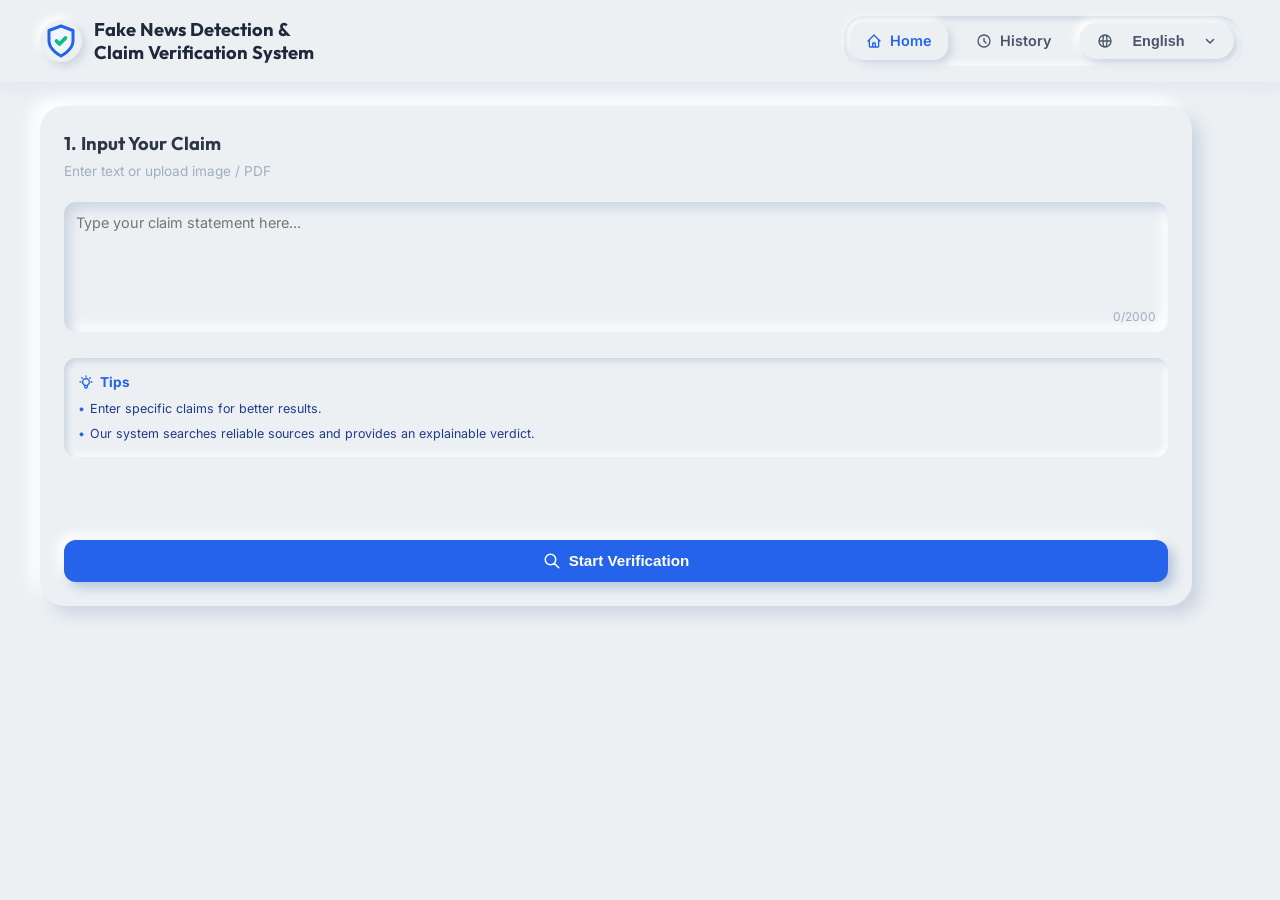
==== frontend/index.html @ 563013a5 "Organize project by responsibility" ====
<!DOCTYPE html>
<html lang="en">
<head>
  <meta charset="UTF-8">
  <meta name="viewport" content="width=device-width, initial-scale=1.0">
  <title>Fake News Detection & Claim Verification System</title>
  <link rel="stylesheet" href="style.css">
</head>
<body>

  <!-- Header -->
  <header>
    <div class="header-left">
      <div class="logo-icon">
        <svg viewBox="0 0 24 24" fill="none" xmlns="http://www.w3.org/2000/svg" width="36" height="36">
          <path d="M12 22C12 22 20 18 20 12V5L12 2L4 5V12C4 18 12 22 12 22Z" fill="#eff6ff" stroke="#2563eb" stroke-width="2" stroke-linejoin="round"/>
          <path d="M9 12L11 14L15 10" stroke="#10b981" stroke-width="2.5" stroke-linecap="round" stroke-linejoin="round"/>
        </svg>
      </div>
      <div class="logo-text">
        <h1>Fake News Detection <span>&</span><br>Claim Verification System</h1>
      </div>
    </div>

    <nav class="header-nav">
      <a href="#" class="nav-link active" id="nav-home">
        <svg fill="none" stroke="currentColor" viewBox="0 0 24 24" xmlns="http://www.w3.org/2000/svg">
          <path stroke-linecap="round" stroke-linejoin="round" stroke-width="2" d="M3 12l2-2m0 0l7-7 7 7M5 10v10a1 1 0 001 1h3m10-11l2 2m-2-2v10a1 1 0 01-1 1h-3m-6 0a1 1 0 001-1v-4a1 1 0 011-1h2a1 1 0 011 1v4a1 1 0 001 1m-6 0h6"></path>
        </svg>
        Home
      </a>
      <a href="#" class="nav-link" id="nav-history">
        <svg fill="none" stroke="currentColor" viewBox="0 0 24 24" xmlns="http://www.w3.org/2000/svg">
          <path stroke-linecap="round" stroke-linejoin="round" stroke-width="2" d="M12 8v4l3 3m6-3a9 9 0 11-18 0 9 9 0 0118 0z"></path>
        </svg>
        History
      </a>
      <a href="#" class="nav-link" id="nav-how">
        <svg fill="none" stroke="currentColor" viewBox="0 0 24 24" xmlns="http://www.w3.org/2000/svg">
          <path stroke-linecap="round" stroke-linejoin="round" stroke-width="2" d="M9.663 17h4.673M12 3v1m6.364 1.636l-.707.707M21 12h-1M4 12H3m3.343-5.657l-.707-.707m2.828 9.9a5 5 0 117.072 0l-.548.547A3.374 3.374 0 0014 18.469V19a2 2 0 11-4 0v-.531c0-.895-.356-1.754-.988-2.386l-.548-.547z"></path>
        </svg>
        How it Works
      </a>
      <a href="#" class="nav-link" id="nav-about">
        <svg fill="none" stroke="currentColor" viewBox="0 0 24 24" xmlns="http://www.w3.org/2000/svg">
          <path stroke-linecap="round" stroke-linejoin="round" stroke-width="2" d="M13 16h-1v-4h-1m1-4h.01M21 12a9 9 0 11-18 0 9 9 0 0118 0z"></path>
        </svg>
        About Us
      </a>

    <div class="header-right">
      <div class="lang-selector-container">
        <button class="lang-selector-btn" id="lang-btn">
          <svg fill="none" stroke="currentColor" viewBox="0 0 24 24" xmlns="http://www.w3.org/2000/svg" class="globe-icon">
            <path stroke-linecap="round" stroke-linejoin="round" stroke-width="2" d="M21 12a9 9 0 01-9 9m9-9a9 9 0 00-9-9m9 9H3m9 9a9 9 0 01-9-9m9 9c1.657 0 3-4.03 3-9s-1.343-9-3-9m0 18c-1.657 0-3-4.03-3-9s1.343-9 3-9m-9 9a9 9 0 019-9"></path>
          </svg>
          <span id="current-lang">English</span>
          <svg fill="none" stroke="currentColor" viewBox="0 0 24 24" xmlns="http://www.w3.org/2000/svg" class="chevron-icon" style="width:12px; height:12px; stroke-width:3;">
            <path stroke-linecap="round" stroke-linejoin="round" d="M19 9l-7 7-7-7"></path>
          </svg>
        </button>
        <div class="lang-dropdown" id="lang-dropdown">
          <div class="lang-option active" data-lang="en">English</div>
          <div class="lang-option" data-lang="te">తెలుగు (Telugu)</div>
          <div class="lang-option" data-lang="hi">हिन्दी (Hindi)</div>
        </div>
      </div>
    </div>
  </header>

  <!-- Dashboard Container -->
  <div class="dashboard-container">
    
    <!-- Main Content Layout Grid -->
    <main class="main-grid view-section" id="home-view">
      
      <!-- Left Sidebar (Inputs) -->
      <section class="card input-claim-card">
        <div class="sidebar-title-group">
          <h2>1. Input Your Claim</h2>
          <p>Enter text or upload image / PDF</p>
        </div>

        <div class="tabs-container">
          <button class="tab-btn active" data-tab="text">
            <svg fill="none" stroke="currentColor" viewBox="0 0 24 24" xmlns="http://www.w3.org/2000/svg">
              <path stroke-linecap="round" stroke-linejoin="round" stroke-width="2" d="M4 6h16M4 12h16M4 18h7"></path>
            </svg>
            Text
          </button>
          <button class="tab-btn" data-tab="image">
            <svg fill="none" stroke="currentColor" viewBox="0 0 24 24" xmlns="http://www.w3.org/2000/svg">
              <path stroke-linecap="round" stroke-linejoin="round" stroke-width="2" d="M4 16l4.586-4.586a2 2 0 012.828 0L16 16m-2-2l1.586-1.586a2 2 0 012.828 0L20 14m-6-6h.01M6 20h12a2 2 0 002-2V6a2 2 0 00-2-2H6a2 2 0 00-2 2v12a2 2 0 002 2z"></path>
            </svg>
            Image
          </button>
          <button class="tab-btn" data-tab="pdf">
            <svg fill="none" stroke="currentColor" viewBox="0 0 24 24" xmlns="http://www.w3.org/2000/svg">
              <path stroke-linecap="round" stroke-linejoin="round" stroke-width="2" d="M9 12h6m-6 4h6m2 5H7a2 2 0 01-2-2V5a2 2 0 012-2h5.586a1 1 0 01.707.293l5.414 5.414a1 1 0 01.293.707V19a2 2 0 01-2 2z"></path>
            </svg>
            PDF
          </button>
        </div>

        <div class="textarea-container">
          <textarea class="claim-textarea" id="claim-text" placeholder="Type your claim statement here..." maxlength="2000"></textarea>
          <div class="char-counter" id="char-counter">0/2000</div>
        </div>

        <div class="file-upload-section">
          <h3>Or upload files</h3>
          <div class="upload-btn-container">
            <label class="upload-btn-label" for="image-upload">
              <svg fill="none" stroke="currentColor" viewBox="0 0 24 24" xmlns="http://www.w3.org/2000/svg">
                <path stroke-linecap="round" stroke-linejoin="round" stroke-width="2" d="M4 16l4.586-4.586a2 2 0 012.828 0L16 16m-2-2l1.586-1.586a2 2 0 012.828 0L20 14m-6-6h.01M6 20h12a2 2 0 002-2V6a2 2 0 00-2-2H6a2 2 0 00-2 2v12a2 2 0 002 2z"></path>
              </svg>
              <span>Upload Image</span>
            </label>
            <input type="file" id="image-upload" class="file-input" accept="image/*">

            <label class="upload-btn-label" for="pdf-upload">
              <svg fill="none" stroke="currentColor" viewBox="0 0 24 24" xmlns="http://www.w3.org/2000/svg">
                <path stroke-linecap="round" stroke-linejoin="round" stroke-width="2" d="M9 12h6m-6 4h6m2 5H7a2 2 0 01-2-2V5a2 2 0 012-2h5.586a1 1 0 01.707.293l5.414 5.414a1 1 0 01.293.707V19a2 2 0 01-2 2z"></path>
              </svg>
              <span>Upload PDF</span>
            </label>
            <input type="file" id="pdf-upload" class="file-input" accept="application/pdf">
          </div>
          <p class="upload-info-text">Supports JPG, PNG, PDF (Max 10MB)</p>
        </div>

        <div class="tips-box">
          <div class="tips-header">
            <svg fill="none" stroke="currentColor" viewBox="0 0 24 24" xmlns="http://www.w3.org/2000/svg">
              <path stroke-linecap="round" stroke-linejoin="round" stroke-width="2" d="M9.663 17h4.673M12 3v1m6.364 1.636l-.707.707M21 12h-1M4 12H3m3.343-5.657l-.707-.707m2.828 9.9a5 5 0 117.072 0l-.548.547A3.374 3.374 0 0014 18.469V19a2 2 0 11-4 0v-.531c0-.895-.356-1.754-.988-2.386l-.548-.547z"></path>
            </svg>
            Tips
          </div>
          <ul>
            <li>Enter specific claims for better results.</li>
            <li>Our system searches reliable sources and provides an explainable verdict.</li>
          </ul>
        </div>

        <button class="start-btn" id="start-btn">
          <svg fill="none" stroke="currentColor" viewBox="0 0 24 24" xmlns="http://www.w3.org/2000/svg">
            <path stroke-linecap="round" stroke-linejoin="round" stroke-width="2" d="M21 21l-6-6m2-5a7 7 0 11-14 0 7 7 0 0114 0z"></path>
          </svg>
          Start Verification
        </button>
      </section>

      <div class="dashboard-placeholder" id="dashboard-placeholder"></div>

      <!-- Center Container (Steps Indicator & Step Card) -->
      <section class="center-container dashboard-hidden-on-load">
        

        <p class="steps-desc-banner" id="steps-summary-desc">We verify your claim in 7 simple steps. Click "Next" to see how it works.</p>

        <!-- Center step card -->
        <div class="card step-content-card" id="step-card-container">
          <div class="step-pill" id="step-badge-pill">Step 1 of 7</div>
          
          <div class="step-body-container" id="step-content-body">
            <!-- Content will be dynamically inserted here via app.js -->
            <!-- Initial Step 1 markup shown for instant load and visual clarity -->
            <div class="step-illustration-panel">
              <svg class="svg-illustration" viewBox="0 0 240 240" fill="none" xmlns="http://www.w3.org/2000/svg">
                <!-- Decorative background elements -->
                <circle cx="120" cy="120" r="100" fill="#f0f7ff" />
                <path d="M40 80C30 95 32 120 40 135" stroke="#dbeafe" stroke-width="3" stroke-linecap="round" />
                <path d="M200 160C210 145 208 120 200 105" stroke="#dbeafe" stroke-width="3" stroke-linecap="round" />
                
                <!-- Main News Document -->
                <g filter="url(#drop-shadow)">
                  <rect x="70" y="50" width="100" height="120" rx="8" fill="white" stroke="#e2e8f0" stroke-width="2"/>
                  <!-- News Lines -->
                  <rect x="85" y="65" width="45" height="12" rx="2" fill="#eff6ff" />
                  <line x1="85" y1="92" x2="155" y2="92" stroke="#e2e8f0" stroke-width="3" stroke-linecap="round" />
                  <line x1="85" y1="105" x2="155" y2="105" stroke="#e2e8f0" stroke-width="3" stroke-linecap="round" />
                  <line x1="85" y1="118" x2="135" y2="118" stroke="#e2e8f0" stroke-width="3" stroke-linecap="round" />
                  <line x1="85" y1="131" x2="145" y2="131" stroke="#e2e8f0" stroke-width="3" stroke-linecap="round" />
                </g>

                <!-- Warning exclamation icon (Bottom Left) -->
                <circle cx="65" cy="165" r="16" fill="#ef4444" stroke="white" stroke-width="3" />
                <path d="M65 158V166M65 171H65.01" stroke="white" stroke-width="3" stroke-linecap="round" />

                <!-- Magnifier glass overlapping (Right Bottom) -->
                <g filter="url(#drop-shadow-heavy)">
                  <circle cx="130" cy="130" r="24" fill="white" stroke="#2563eb" stroke-width="4" />
                  <line x1="147" y1="147" x2="175" y2="175" stroke="#2563eb" stroke-width="5" stroke-linecap="round" />
                  <!-- Checkmark inside magnifier representing input verify state -->
                  <path d="M122 130L127 135L138 124" stroke="#10b981" stroke-width="3" stroke-linecap="round" stroke-linejoin="round" />
                </g>

                <defs>
                  <filter id="drop-shadow" x="60" y="44" width="120" height="140" filterUnits="userSpaceOnUse">
                    <feDropShadow dx="0" dy="4" stdDeviation="6" flood-color="#0f172a" flood-opacity="0.05"/>
                  </filter>
                  <filter id="drop-shadow-heavy" x="98" y="98" width="90" height="90" filterUnits="userSpaceOnUse">
                    <feDropShadow dx="2" dy="8" stdDeviation="6" flood-color="#1e3a8a" flood-opacity="0.12"/>
                  </filter>
                </defs>
              </svg>
            </div>

            <div class="step-details-panel">
              <div class="step-title-group">
                <div class="step-title-icon">
                  <svg fill="none" stroke="currentColor" viewBox="0 0 24 24" xmlns="http://www.w3.org/2000/svg">
                    <path stroke-linecap="round" stroke-linejoin="round" stroke-width="2" d="M11 5H6a2 2 0 00-2 2v11a2 2 0 002 2h11a2 2 0 002-2v-5m-1.414-9.414a2 2 0 112.828 2.828L11.828 15H9v-2.828l8.586-8.586z"></path>
                  </svg>
                </div>
                <h2>Input Claim</h2>
              </div>
              <p>We have received your claim. Click "Next" to continue.</p>
              
              <div class="your-claim-box">
                <h4>Your Claim</h4>
                <p id="claim-display-card">No claim entered yet. Type above to start.</p>
              </div>
            </div>
          </div>

          <div class="step-navigation-container">
            <button class="step-nav-btn" id="prev-step-btn" style="display:none;">
              <svg fill="none" stroke="currentColor" viewBox="0 0 24 24" xmlns="http://www.w3.org/2000/svg">
                <path stroke-linecap="round" stroke-linejoin="round" d="M15 19l-7-7 7-7"></path>
              </svg>
              Back
            </button>
            <button class="step-nav-btn primary-nav-btn" id="next-step-btn">
              Next
              <svg fill="none" stroke="currentColor" viewBox="0 0 24 24" xmlns="http://www.w3.org/2000/svg">
                <path stroke-linecap="round" stroke-linejoin="round" d="M9 5l7 7-7 7"></path>
              </svg>
            </button>
          </div>
        </div>

      </section>

      <!-- Right Sidebar (Progress Overview) -->
      <section class="card progress-sidebar-card dashboard-hidden-on-load">
        <h2 class="sidebar-heading">Progress Overview</h2>
        
        <div class="checklist-container">
          <div class="checklist-item active" data-sidebar-step="1">
            <div class="checklist-circle">1</div>
            <span class="checklist-text">Input Claim</span>
          </div>
          <div class="checklist-item" data-sidebar-step="2">
            <div class="checklist-circle">2</div>
            <span class="checklist-text">Extract Text</span>
          </div>
          <div class="checklist-item" data-sidebar-step="3">
            <div class="checklist-circle">3</div>
            <span class="checklist-text">NLP Analysis</span>
          </div>
          <div class="checklist-item" data-sidebar-step="4">
            <div class="checklist-circle">4</div>
            <span class="checklist-text">Search Evidence</span>
          </div>
          <div class="checklist-item" data-sidebar-step="5">
            <div class="checklist-circle">5</div>
            <span class="checklist-text">Verify Sources</span>
          </div>
          <div class="checklist-item" data-sidebar-step="6">
            <div class="checklist-circle">6</div>
            <span class="checklist-text">Compare & Evaluate</span>
          </div>
          <div class="checklist-item" data-sidebar-step="7">
            <div class="checklist-circle">7</div>
            <span class="checklist-text">Final Verdict</span>
          </div>
        </div>
      </section>

      <!-- Bottom Panel (Verdict Results) -->
      <section class="card results-card dashboard-hidden-on-load">
        <div id="ml-backend-status" style="margin:0 0 12px;padding:8px 12px;border-radius:10px;background:#eff6ff;color:#1d4ed8;font-size:12px;font-weight:600;">NLP/ML backend: checking...</div>
        <div class="results-header-container">
          <svg fill="none" stroke="currentColor" viewBox="0 0 24 24" xmlns="http://www.w3.org/2000/svg">
            <path stroke-linecap="round" stroke-linejoin="round" stroke-width="2" d="M8 11V7a4 4 0 118 0m-4 8v2m-6 4h12a2 2 0 002-2v-6a2 2 0 00-2-2H6a2 2 0 00-2 2v6a2 2 0 002 2z"></path>
          </svg>
          <h2>Final Result (Available after Step 7)</h2>
        </div>

        <div class="results-grid">
          <!-- Widget 1: Verdict -->
          <div class="result-widget locked verdict-widget" id="widget-verdict">
            <span class="result-widget-title">Verdict</span>
            <div class="result-widget-content verdict-text">-</div>
            <span class="result-widget-subtext">Will be shown at the end</span>
            <div class="widget-lock-icon">
              <svg fill="none" stroke="currentColor" viewBox="0 0 24 24" xmlns="http://www.w3.org/2000/svg" width="16" height="16">
                <path stroke-linecap="round" stroke-linejoin="round" stroke-width="2" d="M12 15v2m-6 4h12a2 2 0 002-2v-6a2 2 0 00-2-2H6a2 2 0 00-2 2v6a2 2 0 002 2zm10-10V7a4 4 0 00-8 0v4h8z"></path>
              </svg>
            </div>
          </div>

          <!-- Widget 2: Confidence Score -->
          <div class="result-widget locked" id="widget-confidence">
            <span class="result-widget-title">Confidence Score</span>
            <div class="result-widget-content">
              <svg class="confidence-chart-svg" viewBox="0 0 44 44">
                <circle class="confidence-chart-bg" cx="22" cy="22" r="20" />
                <circle class="confidence-chart-fg" id="confidence-circle" cx="22" cy="22" r="20" />
                <text class="confidence-text" id="confidence-text" x="50%" y="55%" dominant-baseline="middle" text-anchor="middle">-%</text>
              </svg>
            </div>
            <span class="result-widget-subtext">Will be shown at the end</span>
            <div class="widget-lock-icon">
              <svg fill="none" stroke="currentColor" viewBox="0 0 24 24" xmlns="http://www.w3.org/2000/svg" width="16" height="16">
                <path stroke-linecap="round" stroke-linejoin="round" stroke-width="2" d="M12 15v2m-6 4h12a2 2 0 002-2v-6a2 2 0 00-2-2H6a2 2 0 00-2 2v6a2 2 0 002 2zm10-10V7a4 4 0 00-8 0v4h8z"></path>
              </svg>
            </div>
          </div>

          <!-- Widget 3: Claim Type -->
          <div class="result-widget locked" id="widget-type">
            <span class="result-widget-title">Claim Type</span>
            <div class="result-widget-content" id="type-text">-</div>
            <span class="result-widget-subtext">Will be shown at the end</span>
            <div class="widget-lock-icon">
              <svg fill="none" stroke="currentColor" viewBox="0 0 24 24" xmlns="http://www.w3.org/2000/svg" width="16" height="16">
                <path stroke-linecap="round" stroke-linejoin="round" stroke-width="2" d="M12 15v2m-6 4h12a2 2 0 002-2v-6a2 2 0 00-2-2H6a2 2 0 00-2 2v6a2 2 0 002 2zm10-10V7a4 4 0 00-8 0v4h8z"></path>
              </svg>
            </div>
          </div>

          <!-- Widget 4: Overall Reliability -->
          <div class="result-widget locked" id="widget-reliability">
            <span class="result-widget-title">Overall Reliability</span>
            <div class="result-widget-content">
              <div class="reliability-stars" id="reliability-stars">
                <!-- Stars will be highlighted active via JS -->
                <svg viewBox="0 0 24 24" xmlns="http://www.w3.org/2000/svg"><path d="M12 17.27L18.18 21l-1.64-7.03L22 9.24l-7.19-.61L12 2 9.19 8.63 2 9.24l5.46 4.73L5.82 21z"/></svg>
                <svg viewBox="0 0 24 24" xmlns="http://www.w3.org/2000/svg"><path d="M12 17.27L18.18 21l-1.64-7.03L22 9.24l-7.19-.61L12 2 9.19 8.63 2 9.24l5.46 4.73L5.82 21z"/></svg>
                <svg viewBox="0 0 24 24" xmlns="http://www.w3.org/2000/svg"><path d="M12 17.27L18.18 21l-1.64-7.03L22 9.24l-7.19-.61L12 2 9.19 8.63 2 9.24l5.46 4.73L5.82 21z"/></svg>
                <svg viewBox="0 0 24 24" xmlns="http://www.w3.org/2000/svg"><path d="M12 17.27L18.18 21l-1.64-7.03L22 9.24l-7.19-.61L12 2 9.19 8.63 2 9.24l5.46 4.73L5.82 21z"/></svg>
                <svg viewBox="0 0 24 24" xmlns="http://www.w3.org/2000/svg"><path d="M12 17.27L18.18 21l-1.64-7.03L22 9.24l-7.19-.61L12 2 9.19 8.63 2 9.24l5.46 4.73L5.82 21z"/></svg>
              </div>
            </div>
            <span class="result-widget-subtext">Will be shown at the end</span>
            <div class="widget-lock-icon">
              <svg fill="none" stroke="currentColor" viewBox="0 0 24 24" xmlns="http://www.w3.org/2000/svg" width="16" height="16">
                <path stroke-linecap="round" stroke-linejoin="round" stroke-width="2" d="M12 15v2m-6 4h12a2 2 0 002-2v-6a2 2 0 00-2-2H6a2 2 0 00-2 2v6a2 2 0 002 2zm10-10V7a4 4 0 00-8 0v4h8z"></path>
              </svg>
            </div>
          </div>

          <!-- Widget 5: Explanation -->
          <div class="result-widget locked" id="widget-explanation">
            <span class="result-widget-title">Explanation (Why?)</span>
            <div class="result-widget-content" id="explanation-text" style="font-size: 0.76rem; font-weight: 500;">-</div>
            <span class="result-widget-subtext">Will be shown at the end</span>
            <div class="widget-lock-icon">
              <svg fill="none" stroke="currentColor" viewBox="0 0 24 24" xmlns="http://www.w3.org/2000/svg" width="16" height="16">
                <path stroke-linecap="round" stroke-linejoin="round" stroke-width="2" d="M12 15v2m-6 4h12a2 2 0 002-2v-6a2 2 0 00-2-2H6a2 2 0 00-2 2v6a2 2 0 002 2zm10-10V7a4 4 0 00-8 0v4h8z"></path>
              </svg>
            </div>
          </div>

          <!-- Widget 6: Top Sources -->
          <div class="result-widget locked" id="widget-sources">
            <span class="result-widget-title">Top Sources</span>
            <div class="result-widget-content" id="sources-text" style="font-size: 0.76rem; font-weight: 500;">-</div>
            <span class="result-widget-subtext">Will be shown at the end</span>
            <div class="widget-lock-icon">
              <svg fill="none" stroke="currentColor" viewBox="0 0 24 24" xmlns="http://www.w3.org/2000/svg" width="16" height="16">
                <path stroke-linecap="round" stroke-linejoin="round" stroke-width="2" d="M12 15v2m-6 4h12a2 2 0 002-2v-6a2 2 0 00-2-2H6a2 2 0 00-2 2v6a2 2 0 002 2zm10-10V7a4 4 0 00-8 0v4h8z"></path>
              </svg>
            </div>
          </div>

          <!-- Widget 7: Evidence Summary -->
          <div class="result-widget locked" id="widget-summary">
            <span class="result-widget-title">Evidence Summary</span>
            <div class="result-widget-content" id="summary-text" style="font-size: 0.76rem; font-weight: 500;">-</div>
            <span class="result-widget-subtext">Will be shown at the end</span>
            <div class="widget-lock-icon">
              <svg fill="none" stroke="currentColor" viewBox="0 0 24 24" xmlns="http://www.w3.org/2000/svg" width="16" height="16">
                <path stroke-linecap="round" stroke-linejoin="round" stroke-width="2" d="M12 15v2m-6 4h12a2 2 0 002-2v-6a2 2 0 00-2-2H6a2 2 0 00-2 2v6a2 2 0 002 2zm10-10V7a4 4 0 00-8 0v4h8z"></path>
              </svg>
            </div>
          </div>

          <!-- Widget 8: NLP Insights -->
          <div class="result-widget locked" id="widget-insights">
            <span class="result-widget-title">NLP Insights</span>
            <div class="result-widget-content" id="insights-text" style="font-size: 0.76rem; font-weight: 500;">-</div>
            <span class="result-widget-subtext">Will be shown at the end</span>
            <div class="widget-lock-icon">
              <svg fill="none" stroke="currentColor" viewBox="0 0 24 24" xmlns="http://www.w3.org/2000/svg" width="16" height="16">
                <path stroke-linecap="round" stroke-linejoin="round" stroke-width="2" d="M12 15v2m-6 4h12a2 2 0 002-2v-6a2 2 0 00-2-2H6a2 2 0 00-2 2v6a2 2 0 002 2zm10-10V7a4 4 0 00-8 0v4h8z"></path>
              </svg>
            </div>
          </div>

        </div>

        <div class="results-alert-banner" id="results-banner">
          <svg fill="none" stroke="currentColor" viewBox="0 0 24 24" xmlns="http://www.w3.org/2000/svg">
            <path stroke-linecap="round" stroke-linejoin="round" stroke-width="2" d="M13 16h-1v-4h-1m1-4h.01M21 12a9 9 0 11-18 0 9 9 0 0118 0z"></path>
          </svg>
          <span>Please go through all 7 steps. The complete analysis and final verdict will be displayed at the end.</span>
        </div>
      </section>

    </main>

    <!-- History View -->
    <section class="view-section card" id="history-view" style="display: none;">
      <div class="view-header">
        <h2>Claim Verification History</h2>
        <p>A history of verified claims processed by this workspace.</p>
      </div>
      <div class="history-table-container">
        <table class="history-table">
          <thead>
            <tr>
              <th>Claim Statement</th>
              <th>Verdict</th>
              <th>Confidence</th>
              <th>Category</th>
              <th>Timestamp</th>
              <th>Actions</th>
            </tr>
          </thead>
          <tbody id="history-table-body">
            <!-- Dynamically populated in app.js -->
          </tbody>
        </table>
      </div>
    </section>

    <!-- How it Works View -->
    <section class="view-section card" id="how-view" style="display: none;">
      <div class="view-header">
        <h2>How it Works</h2>
        <p>Understanding the automated 7-step claim verification engine.</p>
      </div>
      
      <div class="how-it-works-grid">
        <div class="how-step-card">
          <div class="how-step-num" style="background-color: var(--step-1);">1</div>
          <h3>Input Claim</h3>
          <p>Submit claims through manual text entry, OCR image parsing, or PDF document reading.</p>
        </div>
        <div class="how-step-card">
          <div class="how-step-num" style="background-color: var(--step-2);">2</div>
          <h3>Extract Text</h3>
          <p>System automatically normalizes spacing, strips formatting, and reads character sets via OCR scanner.</p>
        </div>
        <div class="how-step-card">
          <div class="how-step-num" style="background-color: var(--step-3);">3</div>
          <h3>NLP Analysis</h3>
          <p>Natural Language Processing evaluates stance (alarmist/speculative), sentiment (neutral/toxic), and maps named entities.</p>
        </div>
        <div class="how-step-card">
          <div class="how-step-num" style="background-color: var(--step-4);">4</div>
          <h3>Search Evidence</h3>
          <p>Engine compiles queries to search news indexes, global APIs, and established verification registries in real time.</p>
        </div>
        <div class="how-step-card">
          <div class="how-step-num" style="background-color: var(--step-5);">5</div>
          <h3>Verify Sources</h3>
          <p>Cross-references target domains against credibility weights (e.g. government registers vs self-published blogs).</p>
        </div>
        <div class="how-step-card">
          <div class="how-step-num" style="background-color: var(--step-6);">6</div>
          <h3>Compare & Evaluate</h3>
          <p>Conducts alignment analysis comparing statement claims directly with evidence quotes to check contradiction levels.</p>
        </div>
        <div class="how-step-card">
          <div class="how-step-num" style="background-color: var(--step-7);">7</div>
          <h3>Final Verdict</h3>
          <p>Calculates confidence percentages, maps reliability stars, outlines final verdicts (True/False/Misleading), and writes explanations.</p>
        </div>
      </div>
    </section>

    <!-- About Us View -->
    <section class="view-section card" id="about-view" style="display: none;">
      <div class="view-header">
        <h2>About Us</h2>
        <p>Fake News Detection & Claim Verification System.</p>
      </div>
      
      <div class="about-content-layout">
        <div class="about-main-text">
          <h3>Our Mission</h3>
          <p>Misinformation weakens democratic institutions and compromises collective action on health, science, and policy. Our mission is to engineer transparent, explainable machine-checking interfaces that cross-reference claims against authoritative sources, providing public confidence audits for information consumed online.</p>
          
          <h3>Core Technology Stack</h3>
          <p>The system leverages semantic similarity indices, named entity tokenizers, custom search API crawlers, and a curated source reputation directory. The interface is optimized to deliver comprehensive explainable evidence rather than arbitrary boolean verdicts.</p>
        </div>
        
        <div class="about-sidebar-principles">
          <div class="principle-item">
            <h4>Objectivity</h4>
            <p>Decisions are weighted strictly based on evidence citations from authoritative domains, minimizing indexing bias.</p>
          </div>
          <div class="principle-item">
            <h4>Transparency</h4>
            <p>All source citations, trust metrics, and matching quotes are exposed to the user for direct verification.</p>
          </div>
          <div class="principle-item">
            <h4>Speed & Precision</h4>
            <p>Multi-threaded NLP pipelines scan, evaluate, and formulate results within seconds of query trigger.</p>
          </div>
        </div>
      </div>
    </section>

  </div>

  <!-- Footer -->
  <footer>
    <div class="footer-left">
      <svg fill="none" stroke="currentColor" viewBox="0 0 24 24" xmlns="http://www.w3.org/2000/svg">
        <path stroke-linecap="round" stroke-linejoin="round" stroke-width="2" d="M9 12l2 2 4-4m5.618-4.016A11.955 11.955 0 0112 2.944a11.955 11.955 0 01-8.618 3.04A12.02 12.02 0 003 9c0 5.591 3.824 10.29 9 11.622 5.176-1.332 9-6.03 9-11.622 0-1.042-.133-2.052-.382-3.016z"></path>
      </svg>
      <span>&copy; 2025 Fake News Detection & Claim Verification System. All rights reserved.</span>
    </div>
    <div class="footer-right">
      <span>Built with</span>
      <svg viewBox="0 0 20 20" xmlns="http://www.w3.org/2000/svg">
        <path d="M3.172 5.172a4 4 0 015.656 0L10 6.343l1.172-1.171a4 4 0 115.656 5.656L10 17.657l-6.828-6.829a4 4 0 010-5.656z"></path>
      </svg>
      <span>for a better informed world.</span>
    </div>
  </footer>

  <script src="app.js"></script>
</body>
</html>
---- frontend/style.css ----
@import url('https://fonts.googleapis.com/css2?family=Inter:wght@300;400;500;600;700&family=Outfit:wght@300;400;500;600;700;800&display=swap');

:root {
  /* Neumorphic Color Palette */
  --bg-main: #ecf0f3;
  --bg-card: #ecf0f3;
  
  --primary: #2563eb;
  --primary-hover: #1d4ed8;
  --primary-light: rgba(37, 99, 235, 0.05);
  --primary-border: rgba(37, 99, 235, 0.1);
  
  --success: #10b981;
  --success-light: rgba(16, 185, 129, 0.05);
  --success-border: rgba(16, 185, 129, 0.1);
  
  --warning: #f59e0b;
  --warning-light: rgba(245, 158, 11, 0.05);
  --warning-border: rgba(245, 158, 11, 0.1);
  
  --danger: #ef4444;
  --danger-light: rgba(239, 68, 68, 0.05);
  --danger-border: rgba(239, 68, 68, 0.1);
  
  --text-primary: #2d3748;
  --text-secondary: #4a5568;
  --text-muted: #a0aec0;
  
  /* Neumorphic Shadows */
  --shadow-outset: 9px 9px 16px #cbd5e1, -9px -9px 16px #ffffff;
  --shadow-inset: inset 6px 6px 12px #cbd5e1, inset -6px -6px 12px #ffffff;
  --shadow-outset-sm: 4px 4px 8px #cbd5e1, -4px -4px 8px #ffffff;
  --shadow-inset-sm: inset 3px 3px 6px #cbd5e1, inset -3px -3px 6px #ffffff;
  
  /* Step Colors */
  --step-1: #2563eb;
  --step-2: #10b981;
  --step-3: #8b5cf6;
  --step-4: #f97316;
  --step-5: #ec4899;
  --step-6: #0d9488;
  --step-7: #1d4ed8;
  
  /* Fonts */
  --font-family-title: 'Outfit', sans-serif;
  --font-family-body: 'Inter', sans-serif;
  
  /* Layout */
  --border-radius: 16px;
  --border-radius-lg: 24px;
  --transition: all 0.3s cubic-bezier(0.4, 0, 0.2, 1);
}

* {
  box-sizing: border-box;
  margin: 0;
  padding: 0;
}

body {
  font-family: var(--font-family-body);
  background-color: var(--bg-main);
  color: var(--text-primary);
  line-height: 1.5;
  padding: 0;
  min-height: 100vh;
  display: flex;
  flex-direction: column;
}

/* Header Styles */
header {
  background-color: var(--bg-card);
  padding: 16px 40px;
  display: flex;
  justify-content: space-between;
  align-items: center;
  position: sticky;
  top: 0;
  z-index: 50;
  min-height: 80px;
  flex-wrap: wrap;
  gap: 16px;
  box-shadow: 0 4px 20px rgba(163, 177, 198, 0.15); /* Soft floated separator */
}

.header-left {
  display: flex;
  align-items: center;
  gap: 12px;
}

.logo-icon {
  width: 42px;
  height: 42px;
  display: flex;
  align-items: center;
  justify-content: center;
  border-radius: 50%;
  box-shadow: var(--shadow-outset-sm);
  background-color: var(--bg-card);
}

.logo-text {
  max-width: 320px;
}

.logo-text h1 {
  font-family: var(--font-family-title);
  font-size: 1.15rem;
  font-weight: 700;
  color: #1e293b;
  line-height: 1.25;
}

.header-nav {
  display: flex;
  align-items: center;
  gap: 12px;
  padding: 6px;
  border-radius: 20px;
  box-shadow: var(--shadow-inset-sm);
}

.nav-link {
  display: flex;
  align-items: center;
  gap: 8px;
  text-decoration: none;
  color: var(--text-secondary);
  font-size: 0.9rem;
  font-weight: 600;
  padding: 8px 16px;
  border-radius: 14px;
  position: relative;
  transition: var(--transition);
}

.nav-link svg {
  width: 16px;
  height: 16px;
  stroke-width: 2.2;
}

.nav-link:hover {
  color: var(--primary);
}

.nav-link.active {
  color: var(--primary);
  box-shadow: var(--shadow-outset-sm);
  background-color: var(--bg-card);
}

.header-right {
  display: flex;
  align-items: center;
  gap: 16px;
}

.lang-selector {
  display: flex;
  align-items: center;
  gap: 8px;
  background-color: var(--bg-card);
  padding: 8px 16px;
  border-radius: 30px;
  cursor: pointer;
  font-size: 0.9rem;
  font-weight: 600;
  color: var(--text-secondary);
  box-shadow: var(--shadow-outset-sm);
  transition: var(--transition);
}

.lang-selector:hover {
  box-shadow: var(--shadow-inset-sm);
}

.lang-selector svg {
  width: 16px;
  height: 16px;
}

/* Dashboard Container */
.dashboard-container {
  max-width: 1600px;
  width: 100%;
  margin: 0 auto;
  padding: 24px 40px;
  display: flex;
  flex-direction: column;
  gap: 24px;
  flex: 1;
}

.main-grid {
  display: grid;
  grid-template-columns: minmax(280px, 320px) 1fr minmax(260px, 300px);
  gap: 24px;
}

.main-grid > * {
  min-width: 0;
}

/* Card Base */
.card {
  background-color: var(--bg-card);
  border-radius: var(--border-radius-lg);
  padding: 24px;
  box-shadow: var(--shadow-outset);
}

/* Left Sidebar - Input Claim */
.input-claim-card {
  display: flex;
  flex-direction: column;
  gap: 20px;
}

.sidebar-title-group h2 {
  font-family: var(--font-family-title);
  font-size: 1.15rem;
  font-weight: 700;
  color: var(--text-primary);
  margin-bottom: 4px;
}

.sidebar-title-group p {
  font-size: 0.85rem;
  color: var(--text-muted);
}

.tabs-container {
  display: flex;
  background-color: var(--bg-card);
  border-radius: 12px;
  padding: 4px;
  box-shadow: var(--shadow-inset-sm);
}

.tab-btn {
  flex: 1;
  display: flex;
  align-items: center;
  justify-content: center;
  gap: 6px;
  background: none;
  border: none;
  padding: 8px 12px;
  font-size: 0.85rem;
  font-weight: 600;
  color: var(--text-secondary);
  border-radius: 8px;
  cursor: pointer;
  transition: var(--transition);
}

.tab-btn svg {
  width: 16px;
  height: 16px;
}

.tab-btn.active {
  background-color: var(--bg-card);
  color: var(--primary);
  box-shadow: var(--shadow-outset-sm);
}

.textarea-container {
  position: relative;
}

.claim-textarea {
  width: 100%;
  height: 130px;
  border: none;
  border-radius: 12px;
  padding: 12px;
  font-family: var(--font-family-body);
  font-size: 0.9rem;
  resize: none;
  background-color: var(--bg-card);
  color: var(--text-primary);
  outline: none;
  box-shadow: var(--shadow-inset);
  transition: var(--transition);
}

.claim-textarea:focus {
  box-shadow: inset 8px 8px 16px #cbd5e1, inset -8px -8px 16px #ffffff, 0 0 0 3px rgba(37, 99, 235, 0.1);
}

.char-counter {
  position: absolute;
  bottom: 12px;
  right: 12px;
  font-size: 0.75rem;
  color: var(--text-muted);
}

.file-upload-section {
  display: flex;
  flex-direction: column;
  gap: 12px;
}

.file-upload-section h3 {
  font-size: 0.85rem;
  font-weight: 600;
  color: var(--text-secondary);
}

.upload-btn-container {
  display: grid;
  grid-template-columns: 1fr 1fr;
  gap: 12px;
}

.upload-btn-label {
  display: flex;
  flex-direction: column;
  align-items: center;
  justify-content: center;
  gap: 6px;
  border-radius: 12px;
  padding: 14px;
  cursor: pointer;
  transition: var(--transition);
  background-color: var(--bg-card);
  box-shadow: var(--shadow-outset-sm);
  text-align: center;
}

.upload-btn-label:hover {
  box-shadow: var(--shadow-inset-sm);
  color: var(--primary);
}

.upload-btn-label svg {
  width: 20px;
  height: 20px;
  color: var(--primary);
  transition: var(--transition);
}

.upload-btn-label span {
  font-size: 0.8rem;
  font-weight: 600;
  color: var(--text-secondary);
}

.upload-btn-label:hover span {
  color: var(--primary);
}

.upload-info-text {
  font-size: 0.75rem;
  color: var(--text-muted);
  text-align: center;
}

.tips-box {
  background-color: var(--bg-card);
  border-radius: 12px;
  padding: 14px;
  box-shadow: var(--shadow-inset-sm);
}

.tips-header {
  display: flex;
  align-items: center;
  gap: 6px;
  color: var(--primary);
  font-weight: 700;
  font-size: 0.85rem;
  margin-bottom: 8px;
}

.tips-header svg {
  width: 16px;
  height: 16px;
}

.tips-box ul {
  list-style: none;
  display: flex;
  flex-direction: column;
  gap: 6px;
}

.tips-box li {
  font-size: 0.78rem;
  color: #1e3a8a;
  position: relative;
  padding-left: 12px;
}

.tips-box li::before {
  content: '•';
  position: absolute;
  left: 0;
  color: var(--primary);
}

.start-btn {
  width: 100%;
  background-color: var(--primary);
  color: #ffffff;
  border: none;
  border-radius: 12px;
  padding: 12px;
  font-size: 0.95rem;
  font-weight: 600;
  display: flex;
  align-items: center;
  justify-content: center;
  gap: 8px;
  cursor: pointer;
  box-shadow: 6px 6px 12px #b8c4d9, -6px -6px 12px #ffffff;
  transition: var(--transition);
  margin-top: auto;
}

.start-btn:hover {
  background-color: var(--primary-hover);
  box-shadow: 3px 3px 6px #b8c4d9, -3px -3px 6px #ffffff;
}

.start-btn:active {
  box-shadow: inset 4px 4px 8px rgba(0, 0, 0, 0.15);
}

.start-btn svg {
  width: 18px;
  height: 18px;
}

/* Center Layout */
.center-container {
  display: flex;
  flex-direction: column;
  gap: 20px;
}

/* Top horizontal progress steps bar */
.top-steps-bar {
  display: flex;
  align-items: center;
  justify-content: space-between;
  position: relative;
  padding: 16px 20px;
  background-color: var(--bg-card);
  border-radius: var(--border-radius-lg);
  box-shadow: var(--shadow-inset);
  width: 100%;
  overflow-x: auto;
  scrollbar-width: none;
}

.top-steps-bar::-webkit-scrollbar {
  display: none;
}

.steps-connector-line {
  position: absolute;
  top: 50%;
  left: 40px;
  right: 40px;
  height: 3px;
  border-top: 2px dashed #cbd5e1;
  transform: translateY(-50%);
  z-index: 1;
}

.step-node {
  position: relative;
  z-index: 2;
  display: flex;
  align-items: center;
  gap: 8px;
  background-color: var(--bg-card);
  padding: 6px 12px;
  border-radius: 20px;
  box-shadow: var(--shadow-outset-sm);
  cursor: pointer;
  transition: var(--transition);
}

.step-node:hover {
  transform: translateY(-1px);
}

.step-badge {
  width: 26px;
  height: 26px;
  border-radius: 50%;
  display: flex;
  align-items: center;
  justify-content: center;
  font-size: 0.8rem;
  font-weight: 700;
  color: var(--text-muted);
  background-color: var(--bg-card);
  box-shadow: var(--shadow-inset-sm);
  transition: var(--transition);
}

.step-label {
  font-size: 0.8rem;
  font-weight: 600;
  color: var(--text-secondary);
  transition: var(--transition);
  white-space: nowrap;
}

/* Steps Active/Completed Styles */
.step-node.completed .step-badge {
  background-color: var(--success);
  color: #ffffff;
  box-shadow: none;
}

.step-node.completed .step-label {
  color: var(--success);
}

.step-node.active {
  box-shadow: var(--shadow-inset-sm);
}

.step-node.active .step-badge {
  background-color: var(--primary);
  color: #ffffff;
  box-shadow: none;
}

.step-node.active .step-label {
  color: var(--primary);
  font-weight: 700;
}

/* Color indicator states matching top bar */
.step-node[data-step="1"].active .step-badge,
.step-node[data-step="1"].completed .step-badge { background-color: var(--step-1); }
.step-node[data-step="1"].active .step-label,
.step-node[data-step="1"].completed .step-label { color: var(--step-1); }

.step-node[data-step="2"].active .step-badge,
.step-node[data-step="2"].completed .step-badge { background-color: var(--step-2); }
.step-node[data-step="2"].active .step-label,
.step-node[data-step="2"].completed .step-label { color: var(--step-2); }

.step-node[data-step="3"].active .step-badge,
.step-node[data-step="3"].completed .step-badge { background-color: var(--step-3); }
.step-node[data-step="3"].active .step-label,
.step-node[data-step="3"].completed .step-label { color: var(--step-3); }

.step-node[data-step="4"].active .step-badge,
.step-node[data-step="4"].completed .step-badge { background-color: var(--step-4); }
.step-node[data-step="4"].active .step-label,
.step-node[data-step="4"].completed .step-label { color: var(--step-4); }

.step-node[data-step="5"].active .step-badge,
.step-node[data-step="5"].completed .step-badge { background-color: var(--step-5); }
.step-node[data-step="5"].active .step-label,
.step-node[data-step="5"].completed .step-label { color: var(--step-5); }

.step-node[data-step="6"].active .step-badge,
.step-node[data-step="6"].completed .step-badge { background-color: var(--step-6); }
.step-node[data-step="6"].active .step-label,
.step-node[data-step="6"].completed .step-label { color: var(--step-6); }

.step-node[data-step="7"].active .step-badge,
.step-node[data-step="7"].completed .step-badge { background-color: var(--step-7); }
.step-node[data-step="7"].active .step-label,
.step-node[data-step="7"].completed .step-label { color: var(--step-7); }

/* Progress introduction description */
.steps-desc-banner {
  font-size: 0.85rem;
  color: var(--text-secondary);
  text-align: center;
  margin-top: 4px;
}

/* Center step content card */
.step-content-card {
  flex: 1;
  min-height: 380px;
  position: relative;
  display: flex;
  flex-direction: column;
}

.step-pill {
  position: absolute;
  top: 24px;
  left: 24px;
  background-color: var(--bg-card);
  color: var(--primary);
  font-size: 0.75rem;
  font-weight: 700;
  padding: 6px 14px;
  border-radius: 30px;
  letter-spacing: 0.02em;
  box-shadow: var(--shadow-outset-sm);
}

.step-body-container {
  display: grid;
  grid-template-columns: 1.1fr 1.2fr;
  gap: 40px;
  align-items: center;
  flex: 1;
  margin-top: 30px;
}

.step-illustration-panel {
  display: flex;
  justify-content: center;
  align-items: center;
  height: 100%;
}

.svg-illustration {
  width: 100%;
  max-width: 240px;
  height: auto;
  filter: drop-shadow(4px 4px 8px rgba(163, 177, 198, 0.4));
}

.step-details-panel {
  display: flex;
  flex-direction: column;
  gap: 16px;
}

.step-title-group {
  display: flex;
  align-items: center;
  gap: 10px;
}

.step-title-icon {
  width: 34px;
  height: 34px;
  border-radius: 50%;
  background-color: var(--bg-card);
  display: flex;
  align-items: center;
  justify-content: center;
  box-shadow: var(--shadow-outset-sm);
}

.step-title-icon svg {
  width: 18px;
  height: 18px;
}

.step-details-panel h2 {
  font-family: var(--font-family-title);
  font-size: 1.35rem;
  font-weight: 700;
  color: var(--text-primary);
}

.step-details-panel p {
  font-size: 0.9rem;
  color: var(--text-secondary);
}

.your-claim-box {
  background-color: var(--bg-card);
  border-radius: 12px;
  padding: 16px;
  box-shadow: var(--shadow-inset-sm);
  display: flex;
  flex-direction: column;
  gap: 6px;
}

.your-claim-box h4 {
  font-size: 0.78rem;
  font-weight: 700;
  color: var(--primary);
  text-transform: uppercase;
  letter-spacing: 0.05em;
}

.your-claim-box p {
  font-size: 0.95rem;
  font-weight: 600;
  color: var(--text-primary);
}

.step-navigation-container {
  display: none !important;
}

.step-nav-btn {
  background-color: var(--bg-card);
  color: var(--text-secondary);
  border: none;
  border-radius: 12px;
  padding: 10px 20px;
  font-size: 0.88rem;
  font-weight: 600;
  display: flex;
  align-items: center;
  gap: 8px;
  cursor: pointer;
  box-shadow: var(--shadow-outset-sm);
  transition: var(--transition);
}

.step-nav-btn:hover {
  box-shadow: var(--shadow-inset-sm);
  color: var(--text-primary);
}

.step-nav-btn.primary-nav-btn {
  background-color: var(--primary);
  color: #ffffff;
  margin-left: auto;
  box-shadow: 4px 4px 8px rgba(163, 177, 198, 0.6), -4px -4px 8px #ffffff;
}

.step-nav-btn.primary-nav-btn:hover {
  background-color: var(--primary-hover);
  box-shadow: 2px 2px 4px rgba(163, 177, 198, 0.6), -2px -2px 4px #ffffff;
}

.step-nav-btn.primary-nav-btn:active {
  box-shadow: inset 3px 3px 6px rgba(0, 0, 0, 0.2);
}

.step-nav-btn svg {
  width: 16px;
  height: 16px;
  stroke-width: 2.5;
}

/* Right Sidebar - Progress Checklist */
.progress-sidebar-card {
  display: flex;
  flex-direction: column;
  gap: 20px;
}

.sidebar-heading {
  font-family: var(--font-family-title);
  font-size: 1.1rem;
  font-weight: 700;
  color: var(--text-primary);
}

.checklist-container {
  display: flex;
  flex-direction: column;
  gap: 12px;
}

.checklist-item {
  display: flex;
  align-items: center;
  gap: 12px;
  padding: 12px;
  border-radius: 12px;
  background-color: var(--bg-card);
  box-shadow: var(--shadow-outset-sm);
  transition: var(--transition);
}

.checklist-circle {
  width: 22px;
  height: 22px;
  border-radius: 50%;
  display: flex;
  align-items: center;
  justify-content: center;
  font-size: 0.75rem;
  font-weight: 700;
  color: var(--text-muted);
  background-color: var(--bg-card);
  box-shadow: var(--shadow-inset-sm);
  transition: var(--transition);
}

.checklist-text {
  font-size: 0.85rem;
  font-weight: 600;
  color: var(--text-secondary);
  transition: var(--transition);
}

/* Active checklist item - Recessed */
.checklist-item.active {
  box-shadow: var(--shadow-inset-sm);
  background-color: var(--bg-card);
}

.checklist-item.active .checklist-circle {
  background-color: var(--primary);
  color: #ffffff;
  box-shadow: none;
}

.checklist-item.active .checklist-text {
  color: var(--primary);
  font-weight: 700;
}

/* Completed checklist item - Extruded green badge */
.checklist-item.completed .checklist-circle {
  background-color: var(--success);
  color: #ffffff;
  box-shadow: none;
}

.checklist-item.completed .checklist-text {
  color: var(--text-primary);
}

/* Bottom Results Panel */
.results-card {
  display: flex;
  flex-direction: column;
  gap: 18px;
  grid-column: 1 / span 3;
}

.results-header-container {
  display: flex;
  align-items: center;
  gap: 8px;
}

.results-header-container svg {
  width: 20px;
  height: 20px;
  color: var(--text-secondary);
}

.results-header-container h2 {
  font-family: var(--font-family-title);
  font-size: 1.15rem;
  font-weight: 700;
  color: var(--text-primary);
}

.results-grid {
  display: grid;
  grid-template-columns: repeat(8, 1fr);
  gap: 16px;
  position: relative;
  width: 100%;
}

.results-grid > * {
  min-width: 0;
}

/* Neumorphic locked widgets: recessed. Unlocked: extruded */
.result-widget {
  background-color: var(--bg-card);
  border-radius: var(--border-radius);
  padding: 16px;
  display: flex;
  flex-direction: column;
  align-items: center;
  justify-content: center;
  text-align: center;
  min-height: 125px;
  position: relative;
  transition: var(--transition);
}

.result-widget-title {
  font-size: 0.8rem;
  font-weight: 700;
  color: var(--text-secondary);
  margin-bottom: 8px;
}

.result-widget-content {
  font-size: 0.85rem;
  font-weight: 600;
  color: var(--text-primary);
  width: 100%;
}

.result-widget-subtext {
  font-size: 0.72rem;
  color: var(--text-muted);
  margin-top: 4px;
}

/* Widget locked state - Recessed (Pressed) */
.result-widget.locked {
  box-shadow: var(--shadow-inset);
}

.result-widget.locked .result-widget-content,
.result-widget.locked .result-widget-subtext {
  filter: blur(1.5px);
  opacity: 0.5;
}

.widget-lock-icon {
  position: absolute;
  top: 50%;
  left: 50%;
  transform: translate(-50%, -50%);
  display: flex;
  align-items: center;
  justify-content: center;
  width: 32px;
  height: 32px;
  border-radius: 50%;
  background-color: var(--bg-card);
  box-shadow: var(--shadow-outset-sm);
  color: var(--text-muted);
  z-index: 10;
  transition: var(--transition);
}

.result-widget.locked:hover .widget-lock-icon {
  transform: translate(-50%, -50%) scale(1.08);
  color: var(--primary);
  box-shadow: var(--shadow-inset-sm);
}

/* Widget unlocked state - Extruded (Raised) */
.result-widget:not(.locked) {
  box-shadow: var(--shadow-outset);
}

/* Dynamic verdict card colors */
.result-widget.verdict-widget.unlocked-false {
  box-shadow: 0 0 0 2px var(--danger-border), var(--shadow-outset);
  background-color: var(--bg-card);
}
.result-widget.verdict-widget.unlocked-false .verdict-text {
  color: var(--danger);
  font-weight: 800;
  font-size: 1.2rem;
}

.result-widget.verdict-widget.unlocked-true {
  box-shadow: 0 0 0 2px var(--success-border), var(--shadow-outset);
  background-color: var(--bg-card);
}
.result-widget.verdict-widget.unlocked-true .verdict-text {
  color: var(--success);
  font-weight: 800;
  font-size: 1.2rem;
}

.result-widget.verdict-widget.unlocked-misleading {
  box-shadow: 0 0 0 2px var(--warning-border), var(--shadow-outset);
  background-color: var(--bg-card);
}
.result-widget.verdict-widget.unlocked-misleading .verdict-text {
  color: var(--warning);
  font-weight: 800;
  font-size: 1.2rem;
}

/* Reliability star rating */
.reliability-stars {
  display: flex;
  gap: 3px;
  justify-content: center;
  color: var(--text-muted);
  font-size: 0.95rem;
}

.reliability-stars svg {
  width: 14px;
  height: 14px;
  fill: currentColor;
}

.reliability-stars.active-stars {
  color: var(--warning);
}

/* Confidence circular chart */
.confidence-chart-svg {
  width: 52px;
  height: 52px;
}

.confidence-chart-bg {
  fill: none;
  stroke: rgba(163, 177, 198, 0.25);
  stroke-width: 4;
}

.confidence-chart-fg {
  fill: none;
  stroke: var(--primary);
  stroke-width: 4;
  stroke-linecap: round;
  transform: rotate(-90deg);
  transform-origin: 50% 50%;
  stroke-dasharray: 125.6;
  stroke-dashoffset: 125.6;
  transition: stroke-dashoffset 1.5s ease-out;
}

.confidence-text {
  font-size: 0.95rem;
  font-weight: 700;
  color: var(--text-primary);
}

/* Info Alert Banner - Recessed */
.results-alert-banner {
  background-color: var(--bg-card);
  color: #b45309;
  border-radius: 12px;
  padding: 12px 18px;
  box-shadow: var(--shadow-inset-sm);
  display: flex;
  align-items: center;
  gap: 10px;
  font-size: 0.85rem;
  font-weight: 550;
}

.results-alert-banner svg {
  width: 18px;
  height: 18px;
  color: var(--warning);
  flex-shrink: 0;
}

/* Footer Styling */
footer {
  background-color: var(--bg-card);
  padding: 20px 40px;
  display: flex;
  justify-content: space-between;
  align-items: center;
  margin-top: auto;
  font-size: 0.82rem;
  color: var(--text-secondary);
  box-shadow: 0 -4px 20px rgba(163, 177, 198, 0.15); /* Soft floated separator */
}

.footer-left {
  display: flex;
  align-items: center;
  gap: 8px;
}

.footer-left svg {
  width: 16px;
  height: 16px;
  color: var(--text-secondary);
}

.footer-right {
  display: flex;
  align-items: center;
  gap: 4px;
}

.footer-right svg {
  width: 14px;
  height: 14px;
  color: var(--danger);
  fill: var(--danger);
}

/* Simulations micro-elements styles */
.loading-scanner {
  position: absolute;
  top: 0;
  left: 0;
  width: 100%;
  height: 4px;
  background: linear-gradient(to right, transparent, var(--primary), transparent);
  animation: scan 2s linear infinite;
  z-index: 10;
}

@keyframes scan {
  0% { top: 0; }
  50% { top: 100%; }
  100% { top: 0; }
}

.pulse-spinner {
  width: 40px;
  height: 40px;
  border: 3px solid rgba(163, 177, 198, 0.2);
  border-radius: 50%;
  border-top-color: var(--primary);
  animation: spin 1s ease-in-out infinite;
}

@keyframes spin {
  to { transform: rotate(360deg); }
}

.ocr-text-preview {
  font-family: monospace;
  background-color: var(--bg-card);
  border-radius: 8px;
  padding: 10px;
  font-size: 0.8rem;
  box-shadow: var(--shadow-inset-sm);
  max-height: 100px;
  overflow-y: auto;
}

.sources-list {
  display: flex;
  flex-direction: column;
  gap: 8px;
  width: 100%;
}

.source-item {
  display: flex;
  justify-content: space-between;
  align-items: center;
  background-color: var(--bg-card);
  padding: 8px 12px;
  border-radius: 8px;
  box-shadow: var(--shadow-outset-sm);
  font-size: 0.8rem;
}

.source-name {
  font-weight: 600;
  color: var(--text-primary);
}

.source-trust {
  font-weight: 700;
  padding: 2px 8px;
  border-radius: 6px;
  font-size: 0.75rem;
  box-shadow: var(--shadow-inset-sm);
}

.source-trust.high {
  color: var(--success);
}

.source-trust.low {
  color: var(--danger);
}

/* Step 6 facts comparison */
.comparison-grid {
  display: grid;
  grid-template-columns: 1fr 1fr;
  gap: 12px;
}

.comparison-box {
  padding: 10px;
  border-radius: 8px;
  font-size: 0.78rem;
  box-shadow: var(--shadow-inset-sm);
}

.comparison-box h5 {
  font-weight: 700;
  margin-bottom: 4px;
}

.comparison-box.claim-side h5 { color: var(--danger); }
.comparison-box.fact-side h5 { color: var(--success); }

/* Search query tags */
.queries-box {
  display: flex;
  flex-wrap: wrap;
  gap: 8px;
}

.query-tag {
  background-color: var(--bg-card);
  color: #b45309;
  padding: 6px 14px;
  border-radius: 30px;
  font-size: 0.75rem;
  font-weight: 600;
  display: flex;
  align-items: center;
  gap: 6px;
  box-shadow: var(--shadow-outset-sm);
}

.query-tag.searching svg {
  animation: spin 1s linear infinite;
}

.file-input {
  display: none;
}

/* SPA Pages Additional View Styles */
.view-header {
  margin-bottom: 20px;
  border-bottom: 1px solid rgba(163, 177, 198, 0.2);
  padding-bottom: 14px;
}

.view-header h2 {
  font-family: var(--font-family-title);
  font-size: 1.5rem;
  font-weight: 700;
  color: var(--text-primary);
}

.view-header p {
  font-size: 0.9rem;
  color: var(--text-muted);
  margin-top: 4px;
}

/* History logs table - Neumorphic */
.history-table-container {
  overflow-x: auto;
  border-radius: var(--border-radius);
  box-shadow: var(--shadow-inset);
  background-color: var(--bg-card);
  padding: 8px;
}

.history-table {
  width: 100%;
  border-collapse: collapse;
  text-align: left;
  font-size: 0.9rem;
}

.history-table th {
  color: var(--text-secondary);
  font-weight: 700;
  padding: 14px 18px;
  border-bottom: 2px solid rgba(163, 177, 198, 0.2);
}

.history-table td {
  padding: 14px 18px;
  border-bottom: 1px solid rgba(163, 177, 198, 0.1);
  color: var(--text-primary);
  vertical-align: middle;
}

.history-table tbody tr:last-child td {
  border-bottom: none;
}

.history-table tbody tr:hover {
  background-color: rgba(163, 177, 198, 0.05);
}

.claim-text-col {
  font-weight: 550;
  display: inline-block;
  max-width: 450px;
  overflow: hidden;
  text-overflow: ellipsis;
  white-space: nowrap;
}

.verdict-badge-history {
  display: inline-block;
  padding: 4px 12px;
  border-radius: 30px;
  font-size: 0.75rem;
  font-weight: 700;
  text-align: center;
  box-shadow: var(--shadow-inset-sm);
}

.verdict-badge-history.tag-true {
  color: var(--success);
}

.verdict-badge-history.tag-false {
  color: var(--danger);
}

.verdict-badge-history.tag-misleading {
  color: var(--warning);
}

.re-verify-btn {
  background-color: var(--bg-card);
  color: var(--primary);
  border: none;
  border-radius: 8px;
  padding: 6px 14px;
  font-size: 0.8rem;
  font-weight: 700;
  cursor: pointer;
  box-shadow: var(--shadow-outset-sm);
  transition: var(--transition);
}

.re-verify-btn:hover {
  box-shadow: var(--shadow-inset-sm);
}

/* How It Works Grid */
.how-it-works-grid {
  display: grid;
  grid-template-columns: repeat(auto-fit, minmax(280px, 1fr));
  gap: 24px;
  margin-top: 10px;
}

.how-step-card {
  border-radius: var(--border-radius);
  padding: 24px;
  background-color: var(--bg-card);
  box-shadow: var(--shadow-outset);
  position: relative;
  transition: var(--transition);
}

.how-step-card:hover {
  transform: translateY(-2px);
  box-shadow: 12px 12px 24px #cbd5e1, -12px -12px 24px #ffffff;
}

.how-step-num {
  width: 32px;
  height: 32px;
  border-radius: 50%;
  color: #ffffff;
  display: flex;
  align-items: center;
  justify-content: center;
  font-size: 0.85rem;
  font-weight: 700;
  margin-bottom: 14px;
  box-shadow: 2px 2px 4px rgba(0, 0, 0, 0.15);
}

.how-step-card h3 {
  font-family: var(--font-family-title);
  font-size: 1.05rem;
  font-weight: 700;
  color: var(--text-primary);
  margin-bottom: 8px;
}

.how-step-card p {
  font-size: 0.82rem;
  color: var(--text-secondary);
  line-height: 1.5;
}

/* About Us Layout */
.about-content-layout {
  display: grid;
  grid-template-columns: 1.4fr 1fr;
  gap: 32px;
}

.about-main-text h3 {
  font-family: var(--font-family-title);
  font-size: 1.15rem;
  font-weight: 700;
  color: var(--text-primary);
  margin-bottom: 8px;
}

.about-main-text p {
  font-size: 0.88rem;
  color: var(--text-secondary);
  line-height: 1.6;
  margin-bottom: 24px;
}

.about-sidebar-principles {
  display: flex;
  flex-direction: column;
  gap: 20px;
}

.principle-item {
  border-left: 4px solid var(--primary);
  background-color: var(--bg-card);
  padding: 16px 20px;
  border-radius: 0 12px 12px 0;
  box-shadow: var(--shadow-outset-sm);
}

.principle-item h4 {
  font-family: var(--font-family-title);
  font-size: 0.95rem;
  font-weight: 700;
  color: var(--text-primary);
  margin-bottom: 4px;
}

.principle-item p {
  font-size: 0.8rem;
  color: var(--text-secondary);
  line-height: 1.45;
}

/* Responsive & Zoom Layout Breakpoints */
@media (max-width: 1450px) {
  .step-node {
    flex-direction: column;
    gap: 4px;
    text-align: center;
  }
  .step-label {
    font-size: 0.72rem;
    white-space: normal;
    max-width: 90px;
  }
  .steps-connector-line {
    left: 20px;
    right: 20px;
  }
}

@media (max-width: 1350px) {
  .results-grid {
    grid-template-columns: repeat(4, 1fr);
  }
}

@media (max-width: 1280px) {
  .main-grid {
    grid-template-columns: 1fr;
  }
  .results-card {
    grid-column: span 1;
  }
}

@media (max-width: 950px) {
  header {
    padding: 16px 20px;
    flex-direction: column;
    gap: 12px;
    align-items: center;
  }
  
  .header-left {
    justify-content: center;
    text-align: center;
  }
  
  .header-nav {
    width: 100%;
    justify-content: center;
    gap: 16px;
  }
  
  .header-right {
    width: 100%;
    justify-content: center;
  }
  
  .dashboard-container {
    padding: 16px 20px;
  }
  
  .top-steps-bar {
    overflow-x: auto;
    justify-content: flex-start;
    gap: 20px;
    padding: 16px;
  }
  
  .steps-connector-line {
    display: none;
  }
  
  .step-node {
    flex-direction: row;
    flex-shrink: 0;
  }
  
  .step-label {
    font-size: 0.8rem;
  }
  
  .step-body-container {
    grid-template-columns: 1fr;
    gap: 24px;
  }
  
  .results-grid {
    grid-template-columns: repeat(2, 1fr);
  }
}

@media (max-width: 800px) {
  .about-content-layout {
    grid-template-columns: 1fr;
    gap: 24px;
  }
}

@media (max-width: 600px) {
  .results-grid {
    grid-template-columns: 1fr;
  }
  .upload-btn-container {
    grid-template-columns: 1fr;
  }
}

@media (max-width: 480px) {
  .dashboard-container {
    padding: 12px;
  }
}

/* Language Dropdown Selector Styles */
.lang-selector-container {
  position: relative;
  display: inline-block;
  z-index: 100;
}

.lang-selector-btn {
  display: flex;
  align-items: center;
  justify-content: space-between;
  gap: 8px;
  background-color: var(--bg-card);
  border: none;
  padding: 10px 18px;
  border-radius: 30px;
  cursor: pointer;
  font-size: 0.9rem;
  font-weight: 600;
  color: var(--text-secondary);
  box-shadow: var(--shadow-outset-sm);
  transition: var(--transition);
  outline: none;
  min-width: 155px;
}

.lang-selector-btn:hover {
  box-shadow: var(--shadow-inset-sm);
}

.lang-selector-btn svg.globe-icon {
  width: 16px;
  height: 16px;
  stroke: currentColor;
}

.lang-selector-btn svg.chevron-icon {
  width: 12px;
  height: 12px;
  stroke: currentColor;
  transition: transform 0.3s ease;
}

.lang-selector-container.open svg.chevron-icon {
  transform: rotate(180deg);
}

.lang-dropdown {
  display: none;
  position: absolute;
  top: calc(100% + 10px);
  right: 0;
  width: 200px;
  background-color: var(--bg-card);
  border-radius: 16px;
  box-shadow: var(--shadow-outset);
  padding: 8px;
  transition: var(--transition);
  opacity: 0;
  transform: translateY(-10px);
  pointer-events: none;
}

.lang-selector-container.open .lang-dropdown {
  display: block;
  opacity: 1;
  transform: translateY(0);
  pointer-events: auto;
}

.lang-option {
  padding: 10px 14px;
  border-radius: 8px;
  font-size: 0.85rem;
  font-weight: 550;
  color: var(--text-secondary);
  cursor: pointer;
  transition: var(--transition);
  text-align: left;
}

.lang-option:hover {
  background-color: rgba(163, 177, 198, 0.08);
  color: var(--primary);
}

.lang-option.active {
  box-shadow: var(--shadow-inset-sm);
  color: var(--primary);
}

/* Dashboard placeholder & loading styles */
.dashboard-placeholder {
  grid-column: 2 / span 2;
  display: flex;
  align-items: center;
  justify-content: center;
  min-height: 500px;
  border-radius: var(--border-radius-lg);
  background-color: transparent;
  transition: all 0.4s ease;
}

.dashboard-hidden-on-load {
  display: none !important;
}

/* Neumorphic premium loader */
.premium-loader-card {
  width: 100%;
  max-width: 500px;
  background-color: var(--bg-card);
  border-radius: var(--border-radius-lg);
  padding: 40px;
  box-shadow: var(--shadow-outset);
  display: flex;
  flex-direction: column;
  align-items: center;
  justify-content: center;
  gap: 30px;
  animation: scaleIn 0.5s ease-out forwards;
}

@keyframes scaleIn {
  from {
    opacity: 0;
    transform: scale(0.95);
  }
  to {
    opacity: 1;
    transform: scale(1);
  }
}

.loader-orbit-wrapper {
  position: relative;
  width: 120px;
  height: 120px;
  display: flex;
  align-items: center;
  justify-content: center;
}

.loader-orbit-ring {
  position: absolute;
  border-radius: 50%;
  border: 3px solid transparent;
}

.loader-orbit-ring.ring-1 {
  width: 120px;
  height: 120px;
  border-top-color: var(--primary);
  border-bottom-color: var(--primary-light);
  animation: rotateClockwise 2s linear infinite;
  box-shadow: var(--shadow-outset);
}

.loader-orbit-ring.ring-2 {
  width: 90px;
  height: 90px;
  border-left-color: var(--success);
  border-right-color: var(--success-light);
  animation: rotateCounterClockwise 1.5s linear infinite;
  box-shadow: var(--shadow-inset-sm);
}

.loader-center-icon {
  width: 40px;
  height: 40px;
  color: var(--primary);
  animation: pulseIcon 1.5s ease-in-out infinite;
}

@keyframes rotateClockwise {
  from { transform: rotate(0deg); }
  to { transform: rotate(360deg); }
}

@keyframes rotateCounterClockwise {
  from { transform: rotate(0deg); }
  to { transform: rotate(-360deg); }
}

@keyframes pulseIcon {
  0%, 100% {
    transform: scale(1);
    opacity: 0.7;
  }
  50% {
    transform: scale(1.15);
    opacity: 1;
    color: var(--success);
  }
}

.loader-info {
  width: 100%;
  text-align: center;
  display: flex;
  flex-direction: column;
  gap: 12px;
}

.loader-status-title {
  font-size: 1.1rem;
  font-weight: 700;
  color: var(--text-primary);
  min-height: 24px;
}

.loader-progress-bar-container {
  width: 100%;
  height: 12px;
  background-color: var(--bg-main);
  border-radius: 6px;
  overflow: hidden;
  box-shadow: var(--shadow-inset-sm);
}

.loader-progress-bar-fill {
  width: 0%;
  height: 100%;
  background: linear-gradient(90deg, var(--primary) 0%, var(--success) 100%);
  border-radius: 6px;
  transition: width 0.1s linear;
}

.loader-percent {
  font-size: 0.95rem;
  font-weight: 700;
  color: var(--text-secondary);
}

/* Fade in transition for main sections when revealed */
.fade-in-revealed {
  animation: revealFadeIn 0.6s ease-out forwards;
}

@keyframes revealFadeIn {
  from {
    opacity: 0;
    transform: translateY(15px);
  }

  .results-card {
    display: flex;
    flex-direction: column;
    gap: 16px;
  }

  .results-title,
  .verification-section h3,
  .limitations-banner h3 {
    font-family: var(--font-family-title);
    color: var(--text-primary);
  }

  .verdict-badge {
    align-self: flex-start;
    border-radius: 999px;
    padding: 8px 16px;
    font-weight: 700;
  }

  .verdict-supports {
    color: #047857;
    background: var(--success-light);
  }

  .verdict-refutes {
    color: #b91c1c;
    background: var(--danger-light);
  }

  .verdict-insufficient {
    color: #92400e;
    background: var(--warning-light);
  }

  .submitted-claim,
  .uncalibrated-note,
  .empty-state,
  .error-state,
  .loading-state {
    color: var(--text-secondary);
  }

  .verification-section {
    display: flex;
    flex-direction: column;
    gap: 10px;
    padding-top: 12px;
    border-top: 1px solid rgba(100, 116, 139, 0.18);
  }

  .verification-row {
    display: flex;
    justify-content: space-between;
    gap: 16px;
    color: var(--text-secondary);
  }

  .verification-row strong {
    color: var(--text-primary);
  }

  .evidence-card {
    display: flex;
    flex-direction: column;
    gap: 8px;
    padding: 16px;
    border-radius: 12px;
    box-shadow: var(--shadow-inset-sm);
  }

  .evidence-card blockquote {
    color: var(--text-primary);
    font-style: italic;
  }

  .evidence-card a {
    color: var(--primary);
    font-weight: 600;
  }

  .limitations-banner {
    padding: 16px;
    border-radius: 12px;
    color: #78350f;
    background: var(--warning-light);
    border: 1px solid var(--warning-border);
  }

  .contradictions {
    color: #991b1b;
  }

  .error-state {
    color: #b91c1c;
  }
  to {
    opacity: 1;
    transform: translateY(0);
  }
}
/* Current release: text-only verification and focused final results. */
#nav-how,
#nav-about,
#how-view,
#about-view,
footer,
.tabs-container,
.file-upload-section,
#widget-reliability,
#widget-summary,
#widget-insights {
  display: none !important;
}
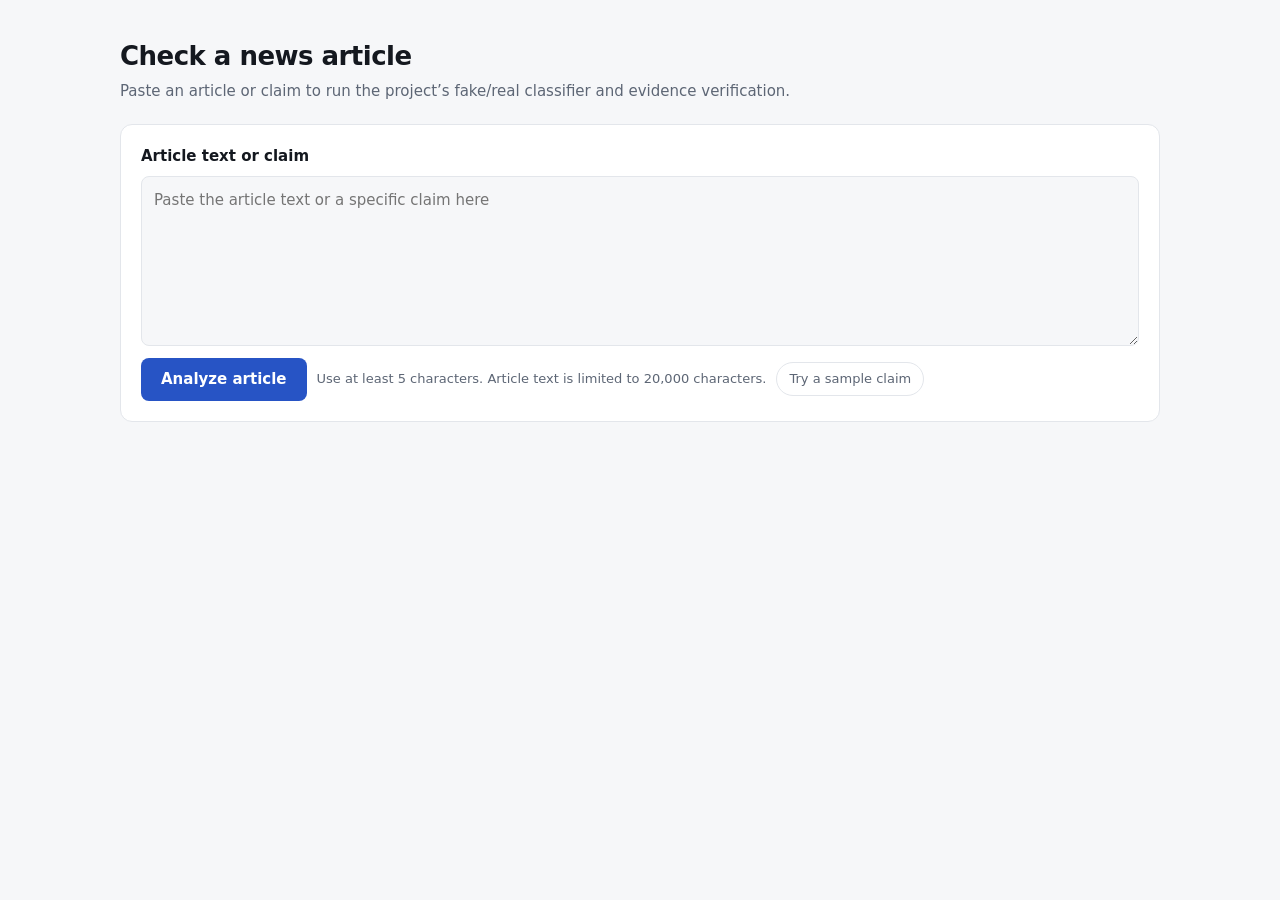
==== commit f722f0b1: "Prepare project handover and evaluation pipeline" ====
--- a/frontend/index.html
+++ b/frontend/index.html
@@ -1,540 +1,33 @@
-<!DOCTYPE html>
+<!doctype html>
 <html lang="en">
 <head>
-  <meta charset="UTF-8">
-  <meta name="viewport" content="width=device-width, initial-scale=1.0">
-  <title>Fake News Detection & Claim Verification System</title>
+  <meta charset="utf-8">
+  <meta name="viewport" content="width=device-width, initial-scale=1">
+  <meta name="theme-color" content="#f6f7f9">
+  <title>News article verification</title>
   <link rel="stylesheet" href="style.css">
 </head>
 <body>
+  <main class="page">
+    <h1>Check a news article</h1>
+    <p class="sub">Paste an article or claim to run the project’s fake/real classifier and evidence verification.</p>
 
-  <!-- Header -->
-  <header>
-    <div class="header-left">
-      <div class="logo-icon">
-        <svg viewBox="0 0 24 24" fill="none" xmlns="http://www.w3.org/2000/svg" width="36" height="36">
-          <path d="M12 22C12 22 20 18 20 12V5L12 2L4 5V12C4 18 12 22 12 22Z" fill="#eff6ff" stroke="#2563eb" stroke-width="2" stroke-linejoin="round"/>
-          <path d="M9 12L11 14L15 10" stroke="#10b981" stroke-width="2.5" stroke-linecap="round" stroke-linejoin="round"/>
-        </svg>
+    <section class="card input-card" aria-label="Article input">
+      <label for="article-text">Article text or claim</label>
+      <textarea id="article-text" maxlength="20000" placeholder="Paste the article text or a specific claim here" aria-describedby="input-hint"></textarea>
+      <div class="row">
+        <button class="btn" id="analyze-button" type="button">Analyze article</button>
+        <span class="hint" id="input-hint">Use at least 5 characters. Article text is limited to 20,000 characters.</span>
+        <button class="link" id="sample-button" type="button">Try a sample claim</button>
       </div>
-      <div class="logo-text">
-        <h1>Fake News Detection <span>&</span><br>Claim Verification System</h1>
-      </div>
-    </div>
-
-    <nav class="header-nav">
-      <a href="#" class="nav-link active" id="nav-home">
-        <svg fill="none" stroke="currentColor" viewBox="0 0 24 24" xmlns="http://www.w3.org/2000/svg">
-          <path stroke-linecap="round" stroke-linejoin="round" stroke-width="2" d="M3 12l2-2m0 0l7-7 7 7M5 10v10a1 1 0 001 1h3m10-11l2 2m-2-2v10a1 1 0 01-1 1h-3m-6 0a1 1 0 001-1v-4a1 1 0 011-1h2a1 1 0 011 1v4a1 1 0 001 1m-6 0h6"></path>
-        </svg>
-        Home
-      </a>
-      <a href="#" class="nav-link" id="nav-history">
-        <svg fill="none" stroke="currentColor" viewBox="0 0 24 24" xmlns="http://www.w3.org/2000/svg">
-          <path stroke-linecap="round" stroke-linejoin="round" stroke-width="2" d="M12 8v4l3 3m6-3a9 9 0 11-18 0 9 9 0 0118 0z"></path>
-        </svg>
-        History
-      </a>
-      <a href="#" class="nav-link" id="nav-how">
-        <svg fill="none" stroke="currentColor" viewBox="0 0 24 24" xmlns="http://www.w3.org/2000/svg">
-          <path stroke-linecap="round" stroke-linejoin="round" stroke-width="2" d="M9.663 17h4.673M12 3v1m6.364 1.636l-.707.707M21 12h-1M4 12H3m3.343-5.657l-.707-.707m2.828 9.9a5 5 0 117.072 0l-.548.547A3.374 3.374 0 0014 18.469V19a2 2 0 11-4 0v-.531c0-.895-.356-1.754-.988-2.386l-.548-.547z"></path>
-        </svg>
-        How it Works
-      </a>
-      <a href="#" class="nav-link" id="nav-about">
-        <svg fill="none" stroke="currentColor" viewBox="0 0 24 24" xmlns="http://www.w3.org/2000/svg">
-          <path stroke-linecap="round" stroke-linejoin="round" stroke-width="2" d="M13 16h-1v-4h-1m1-4h.01M21 12a9 9 0 11-18 0 9 9 0 0118 0z"></path>
-        </svg>
-        About Us
-      </a>
-
-    <div class="header-right">
-      <div class="lang-selector-container">
-        <button class="lang-selector-btn" id="lang-btn">
-          <svg fill="none" stroke="currentColor" viewBox="0 0 24 24" xmlns="http://www.w3.org/2000/svg" class="globe-icon">
-            <path stroke-linecap="round" stroke-linejoin="round" stroke-width="2" d="M21 12a9 9 0 01-9 9m9-9a9 9 0 00-9-9m9 9H3m9 9a9 9 0 01-9-9m9 9c1.657 0 3-4.03 3-9s-1.343-9-3-9m0 18c-1.657 0-3-4.03-3-9s1.343-9 3-9m-9 9a9 9 0 019-9"></path>
-          </svg>
-          <span id="current-lang">English</span>
-          <svg fill="none" stroke="currentColor" viewBox="0 0 24 24" xmlns="http://www.w3.org/2000/svg" class="chevron-icon" style="width:12px; height:12px; stroke-width:3;">
-            <path stroke-linecap="round" stroke-linejoin="round" d="M19 9l-7 7-7-7"></path>
-          </svg>
-        </button>
-        <div class="lang-dropdown" id="lang-dropdown">
-          <div class="lang-option active" data-lang="en">English</div>
-          <div class="lang-option" data-lang="te">తెలుగు (Telugu)</div>
-          <div class="lang-option" data-lang="hi">हिन्दी (Hindi)</div>
-        </div>
-      </div>
-    </div>
-  </header>
-
-  <!-- Dashboard Container -->
-  <div class="dashboard-container">
-    
-    <!-- Main Content Layout Grid -->
-    <main class="main-grid view-section" id="home-view">
-      
-      <!-- Left Sidebar (Inputs) -->
-      <section class="card input-claim-card">
-        <div class="sidebar-title-group">
-          <h2>1. Input Your Claim</h2>
-          <p>Enter text or upload image / PDF</p>
-        </div>
-
-        <div class="tabs-container">
-          <button class="tab-btn active" data-tab="text">
-            <svg fill="none" stroke="currentColor" viewBox="0 0 24 24" xmlns="http://www.w3.org/2000/svg">
-              <path stroke-linecap="round" stroke-linejoin="round" stroke-width="2" d="M4 6h16M4 12h16M4 18h7"></path>
-            </svg>
-            Text
-          </button>
-          <button class="tab-btn" data-tab="image">
-            <svg fill="none" stroke="currentColor" viewBox="0 0 24 24" xmlns="http://www.w3.org/2000/svg">
-              <path stroke-linecap="round" stroke-linejoin="round" stroke-width="2" d="M4 16l4.586-4.586a2 2 0 012.828 0L16 16m-2-2l1.586-1.586a2 2 0 012.828 0L20 14m-6-6h.01M6 20h12a2 2 0 002-2V6a2 2 0 00-2-2H6a2 2 0 00-2 2v12a2 2 0 002 2z"></path>
-            </svg>
-            Image
-          </button>
-          <button class="tab-btn" data-tab="pdf">
-            <svg fill="none" stroke="currentColor" viewBox="0 0 24 24" xmlns="http://www.w3.org/2000/svg">
-              <path stroke-linecap="round" stroke-linejoin="round" stroke-width="2" d="M9 12h6m-6 4h6m2 5H7a2 2 0 01-2-2V5a2 2 0 012-2h5.586a1 1 0 01.707.293l5.414 5.414a1 1 0 01.293.707V19a2 2 0 01-2 2z"></path>
-            </svg>
-            PDF
-          </button>
-        </div>
-
-        <div class="textarea-container">
-          <textarea class="claim-textarea" id="claim-text" placeholder="Type your claim statement here..." maxlength="2000"></textarea>
-          <div class="char-counter" id="char-counter">0/2000</div>
-        </div>
-
-        <div class="file-upload-section">
-          <h3>Or upload files</h3>
-          <div class="upload-btn-container">
-            <label class="upload-btn-label" for="image-upload">
-              <svg fill="none" stroke="currentColor" viewBox="0 0 24 24" xmlns="http://www.w3.org/2000/svg">
-                <path stroke-linecap="round" stroke-linejoin="round" stroke-width="2" d="M4 16l4.586-4.586a2 2 0 012.828 0L16 16m-2-2l1.586-1.586a2 2 0 012.828 0L20 14m-6-6h.01M6 20h12a2 2 0 002-2V6a2 2 0 00-2-2H6a2 2 0 00-2 2v12a2 2 0 002 2z"></path>
-              </svg>
-              <span>Upload Image</span>
-            </label>
-            <input type="file" id="image-upload" class="file-input" accept="image/*">
-
-            <label class="upload-btn-label" for="pdf-upload">
-              <svg fill="none" stroke="currentColor" viewBox="0 0 24 24" xmlns="http://www.w3.org/2000/svg">
-                <path stroke-linecap="round" stroke-linejoin="round" stroke-width="2" d="M9 12h6m-6 4h6m2 5H7a2 2 0 01-2-2V5a2 2 0 012-2h5.586a1 1 0 01.707.293l5.414 5.414a1 1 0 01.293.707V19a2 2 0 01-2 2z"></path>
-              </svg>
-              <span>Upload PDF</span>
-            </label>
-            <input type="file" id="pdf-upload" class="file-input" accept="application/pdf">
-          </div>
-          <p class="upload-info-text">Supports JPG, PNG, PDF (Max 10MB)</p>
-        </div>
-
-        <div class="tips-box">
-          <div class="tips-header">
-            <svg fill="none" stroke="currentColor" viewBox="0 0 24 24" xmlns="http://www.w3.org/2000/svg">
-              <path stroke-linecap="round" stroke-linejoin="round" stroke-width="2" d="M9.663 17h4.673M12 3v1m6.364 1.636l-.707.707M21 12h-1M4 12H3m3.343-5.657l-.707-.707m2.828 9.9a5 5 0 117.072 0l-.548.547A3.374 3.374 0 0014 18.469V19a2 2 0 11-4 0v-.531c0-.895-.356-1.754-.988-2.386l-.548-.547z"></path>
-            </svg>
-            Tips
-          </div>
-          <ul>
-            <li>Enter specific claims for better results.</li>
-            <li>Our system searches reliable sources and provides an explainable verdict.</li>
-          </ul>
-        </div>
-
-        <button class="start-btn" id="start-btn">
-          <svg fill="none" stroke="currentColor" viewBox="0 0 24 24" xmlns="http://www.w3.org/2000/svg">
-            <path stroke-linecap="round" stroke-linejoin="round" stroke-width="2" d="M21 21l-6-6m2-5a7 7 0 11-14 0 7 7 0 0114 0z"></path>
-          </svg>
-          Start Verification
-        </button>
-      </section>
-
-      <div class="dashboard-placeholder" id="dashboard-placeholder"></div>
-
-      <!-- Center Container (Steps Indicator & Step Card) -->
-      <section class="center-container dashboard-hidden-on-load">
-        
-
-        <p class="steps-desc-banner" id="steps-summary-desc">We verify your claim in 7 simple steps. Click "Next" to see how it works.</p>
-
-        <!-- Center step card -->
-        <div class="card step-content-card" id="step-card-container">
-          <div class="step-pill" id="step-badge-pill">Step 1 of 7</div>
-          
-          <div class="step-body-container" id="step-content-body">
-            <!-- Content will be dynamically inserted here via app.js -->
-            <!-- Initial Step 1 markup shown for instant load and visual clarity -->
-            <div class="step-illustration-panel">
-              <svg class="svg-illustration" viewBox="0 0 240 240" fill="none" xmlns="http://www.w3.org/2000/svg">
-                <!-- Decorative background elements -->
-                <circle cx="120" cy="120" r="100" fill="#f0f7ff" />
-                <path d="M40 80C30 95 32 120 40 135" stroke="#dbeafe" stroke-width="3" stroke-linecap="round" />
-                <path d="M200 160C210 145 208 120 200 105" stroke="#dbeafe" stroke-width="3" stroke-linecap="round" />
-                
-                <!-- Main News Document -->
-                <g filter="url(#drop-shadow)">
-                  <rect x="70" y="50" width="100" height="120" rx="8" fill="white" stroke="#e2e8f0" stroke-width="2"/>
-                  <!-- News Lines -->
-                  <rect x="85" y="65" width="45" height="12" rx="2" fill="#eff6ff" />
-                  <line x1="85" y1="92" x2="155" y2="92" stroke="#e2e8f0" stroke-width="3" stroke-linecap="round" />
-                  <line x1="85" y1="105" x2="155" y2="105" stroke="#e2e8f0" stroke-width="3" stroke-linecap="round" />
-                  <line x1="85" y1="118" x2="135" y2="118" stroke="#e2e8f0" stroke-width="3" stroke-linecap="round" />
-                  <line x1="85" y1="131" x2="145" y2="131" stroke="#e2e8f0" stroke-width="3" stroke-linecap="round" />
-                </g>
-
-                <!-- Warning exclamation icon (Bottom Left) -->
-                <circle cx="65" cy="165" r="16" fill="#ef4444" stroke="white" stroke-width="3" />
-                <path d="M65 158V166M65 171H65.01" stroke="white" stroke-width="3" stroke-linecap="round" />
-
-                <!-- Magnifier glass overlapping (Right Bottom) -->
-                <g filter="url(#drop-shadow-heavy)">
-                  <circle cx="130" cy="130" r="24" fill="white" stroke="#2563eb" stroke-width="4" />
-                  <line x1="147" y1="147" x2="175" y2="175" stroke="#2563eb" stroke-width="5" stroke-linecap="round" />
-                  <!-- Checkmark inside magnifier representing input verify state -->
-                  <path d="M122 130L127 135L138 124" stroke="#10b981" stroke-width="3" stroke-linecap="round" stroke-linejoin="round" />
-                </g>
-
-                <defs>
-                  <filter id="drop-shadow" x="60" y="44" width="120" height="140" filterUnits="userSpaceOnUse">
-                    <feDropShadow dx="0" dy="4" stdDeviation="6" flood-color="#0f172a" flood-opacity="0.05"/>
-                  </filter>
-                  <filter id="drop-shadow-heavy" x="98" y="98" width="90" height="90" filterUnits="userSpaceOnUse">
-                    <feDropShadow dx="2" dy="8" stdDeviation="6" flood-color="#1e3a8a" flood-opacity="0.12"/>
-                  </filter>
-                </defs>
-              </svg>
-            </div>
-
-            <div class="step-details-panel">
-              <div class="step-title-group">
-                <div class="step-title-icon">
-                  <svg fill="none" stroke="currentColor" viewBox="0 0 24 24" xmlns="http://www.w3.org/2000/svg">
-                    <path stroke-linecap="round" stroke-linejoin="round" stroke-width="2" d="M11 5H6a2 2 0 00-2 2v11a2 2 0 002 2h11a2 2 0 002-2v-5m-1.414-9.414a2 2 0 112.828 2.828L11.828 15H9v-2.828l8.586-8.586z"></path>
-                  </svg>
-                </div>
-                <h2>Input Claim</h2>
-              </div>
-              <p>We have received your claim. Click "Next" to continue.</p>
-              
-              <div class="your-claim-box">
-                <h4>Your Claim</h4>
-                <p id="claim-display-card">No claim entered yet. Type above to start.</p>
-              </div>
-            </div>
-          </div>
-
-          <div class="step-navigation-container">
-            <button class="step-nav-btn" id="prev-step-btn" style="display:none;">
-              <svg fill="none" stroke="currentColor" viewBox="0 0 24 24" xmlns="http://www.w3.org/2000/svg">
-                <path stroke-linecap="round" stroke-linejoin="round" d="M15 19l-7-7 7-7"></path>
-              </svg>
-              Back
-            </button>
-            <button class="step-nav-btn primary-nav-btn" id="next-step-btn">
-              Next
-              <svg fill="none" stroke="currentColor" viewBox="0 0 24 24" xmlns="http://www.w3.org/2000/svg">
-                <path stroke-linecap="round" stroke-linejoin="round" d="M9 5l7 7-7 7"></path>
-              </svg>
-            </button>
-          </div>
-        </div>
-
-      </section>
-
-      <!-- Right Sidebar (Progress Overview) -->
-      <section class="card progress-sidebar-card dashboard-hidden-on-load">
-        <h2 class="sidebar-heading">Progress Overview</h2>
-        
-        <div class="checklist-container">
-          <div class="checklist-item active" data-sidebar-step="1">
-            <div class="checklist-circle">1</div>
-            <span class="checklist-text">Input Claim</span>
-          </div>
-          <div class="checklist-item" data-sidebar-step="2">
-            <div class="checklist-circle">2</div>
-            <span class="checklist-text">Extract Text</span>
-          </div>
-          <div class="checklist-item" data-sidebar-step="3">
-            <div class="checklist-circle">3</div>
-            <span class="checklist-text">NLP Analysis</span>
-          </div>
-          <div class="checklist-item" data-sidebar-step="4">
-            <div class="checklist-circle">4</div>
-            <span class="checklist-text">Search Evidence</span>
-          </div>
-          <div class="checklist-item" data-sidebar-step="5">
-            <div class="checklist-circle">5</div>
-            <span class="checklist-text">Verify Sources</span>
-          </div>
-          <div class="checklist-item" data-sidebar-step="6">
-            <div class="checklist-circle">6</div>
-            <span class="checklist-text">Compare & Evaluate</span>
-          </div>
-          <div class="checklist-item" data-sidebar-step="7">
-            <div class="checklist-circle">7</div>
-            <span class="checklist-text">Final Verdict</span>
-          </div>
-        </div>
-      </section>
-
-      <!-- Bottom Panel (Verdict Results) -->
-      <section class="card results-card dashboard-hidden-on-load">
-        <div id="ml-backend-status" style="margin:0 0 12px;padding:8px 12px;border-radius:10px;background:#eff6ff;color:#1d4ed8;font-size:12px;font-weight:600;">NLP/ML backend: checking...</div>
-        <div class="results-header-container">
-          <svg fill="none" stroke="currentColor" viewBox="0 0 24 24" xmlns="http://www.w3.org/2000/svg">
-            <path stroke-linecap="round" stroke-linejoin="round" stroke-width="2" d="M8 11V7a4 4 0 118 0m-4 8v2m-6 4h12a2 2 0 002-2v-6a2 2 0 00-2-2H6a2 2 0 00-2 2v6a2 2 0 002 2z"></path>
-          </svg>
-          <h2>Final Result (Available after Step 7)</h2>
-        </div>
-
-        <div class="results-grid">
-          <!-- Widget 1: Verdict -->
-          <div class="result-widget locked verdict-widget" id="widget-verdict">
-            <span class="result-widget-title">Verdict</span>
-            <div class="result-widget-content verdict-text">-</div>
-            <span class="result-widget-subtext">Will be shown at the end</span>
-            <div class="widget-lock-icon">
-              <svg fill="none" stroke="currentColor" viewBox="0 0 24 24" xmlns="http://www.w3.org/2000/svg" width="16" height="16">
-                <path stroke-linecap="round" stroke-linejoin="round" stroke-width="2" d="M12 15v2m-6 4h12a2 2 0 002-2v-6a2 2 0 00-2-2H6a2 2 0 00-2 2v6a2 2 0 002 2zm10-10V7a4 4 0 00-8 0v4h8z"></path>
-              </svg>
-            </div>
-          </div>
-
-          <!-- Widget 2: Confidence Score -->
-          <div class="result-widget locked" id="widget-confidence">
-            <span class="result-widget-title">Confidence Score</span>
-            <div class="result-widget-content">
-              <svg class="confidence-chart-svg" viewBox="0 0 44 44">
-                <circle class="confidence-chart-bg" cx="22" cy="22" r="20" />
-                <circle class="confidence-chart-fg" id="confidence-circle" cx="22" cy="22" r="20" />
-                <text class="confidence-text" id="confidence-text" x="50%" y="55%" dominant-baseline="middle" text-anchor="middle">-%</text>
-              </svg>
-            </div>
-            <span class="result-widget-subtext">Will be shown at the end</span>
-            <div class="widget-lock-icon">
-              <svg fill="none" stroke="currentColor" viewBox="0 0 24 24" xmlns="http://www.w3.org/2000/svg" width="16" height="16">
-                <path stroke-linecap="round" stroke-linejoin="round" stroke-width="2" d="M12 15v2m-6 4h12a2 2 0 002-2v-6a2 2 0 00-2-2H6a2 2 0 00-2 2v6a2 2 0 002 2zm10-10V7a4 4 0 00-8 0v4h8z"></path>
-              </svg>
-            </div>
-          </div>
-
-          <!-- Widget 3: Claim Type -->
-          <div class="result-widget locked" id="widget-type">
-            <span class="result-widget-title">Claim Type</span>
-            <div class="result-widget-content" id="type-text">-</div>
-            <span class="result-widget-subtext">Will be shown at the end</span>
-            <div class="widget-lock-icon">
-              <svg fill="none" stroke="currentColor" viewBox="0 0 24 24" xmlns="http://www.w3.org/2000/svg" width="16" height="16">
-                <path stroke-linecap="round" stroke-linejoin="round" stroke-width="2" d="M12 15v2m-6 4h12a2 2 0 002-2v-6a2 2 0 00-2-2H6a2 2 0 00-2 2v6a2 2 0 002 2zm10-10V7a4 4 0 00-8 0v4h8z"></path>
-              </svg>
-            </div>
-          </div>
-
-          <!-- Widget 4: Overall Reliability -->
-          <div class="result-widget locked" id="widget-reliability">
-            <span class="result-widget-title">Overall Reliability</span>
-            <div class="result-widget-content">
-              <div class="reliability-stars" id="reliability-stars">
-                <!-- Stars will be highlighted active via JS -->
-                <svg viewBox="0 0 24 24" xmlns="http://www.w3.org/2000/svg"><path d="M12 17.27L18.18 21l-1.64-7.03L22 9.24l-7.19-.61L12 2 9.19 8.63 2 9.24l5.46 4.73L5.82 21z"/></svg>
-                <svg viewBox="0 0 24 24" xmlns="http://www.w3.org/2000/svg"><path d="M12 17.27L18.18 21l-1.64-7.03L22 9.24l-7.19-.61L12 2 9.19 8.63 2 9.24l5.46 4.73L5.82 21z"/></svg>
-                <svg viewBox="0 0 24 24" xmlns="http://www.w3.org/2000/svg"><path d="M12 17.27L18.18 21l-1.64-7.03L22 9.24l-7.19-.61L12 2 9.19 8.63 2 9.24l5.46 4.73L5.82 21z"/></svg>
-                <svg viewBox="0 0 24 24" xmlns="http://www.w3.org/2000/svg"><path d="M12 17.27L18.18 21l-1.64-7.03L22 9.24l-7.19-.61L12 2 9.19 8.63 2 9.24l5.46 4.73L5.82 21z"/></svg>
-                <svg viewBox="0 0 24 24" xmlns="http://www.w3.org/2000/svg"><path d="M12 17.27L18.18 21l-1.64-7.03L22 9.24l-7.19-.61L12 2 9.19 8.63 2 9.24l5.46 4.73L5.82 21z"/></svg>
-              </div>
-            </div>
-            <span class="result-widget-subtext">Will be shown at the end</span>
-            <div class="widget-lock-icon">
-              <svg fill="none" stroke="currentColor" viewBox="0 0 24 24" xmlns="http://www.w3.org/2000/svg" width="16" height="16">
-                <path stroke-linecap="round" stroke-linejoin="round" stroke-width="2" d="M12 15v2m-6 4h12a2 2 0 002-2v-6a2 2 0 00-2-2H6a2 2 0 00-2 2v6a2 2 0 002 2zm10-10V7a4 4 0 00-8 0v4h8z"></path>
-              </svg>
-            </div>
-          </div>
-
-          <!-- Widget 5: Explanation -->
-          <div class="result-widget locked" id="widget-explanation">
-            <span class="result-widget-title">Explanation (Why?)</span>
-            <div class="result-widget-content" id="explanation-text" style="font-size: 0.76rem; font-weight: 500;">-</div>
-            <span class="result-widget-subtext">Will be shown at the end</span>
-            <div class="widget-lock-icon">
-              <svg fill="none" stroke="currentColor" viewBox="0 0 24 24" xmlns="http://www.w3.org/2000/svg" width="16" height="16">
-                <path stroke-linecap="round" stroke-linejoin="round" stroke-width="2" d="M12 15v2m-6 4h12a2 2 0 002-2v-6a2 2 0 00-2-2H6a2 2 0 00-2 2v6a2 2 0 002 2zm10-10V7a4 4 0 00-8 0v4h8z"></path>
-              </svg>
-            </div>
-          </div>
-
-          <!-- Widget 6: Top Sources -->
-          <div class="result-widget locked" id="widget-sources">
-            <span class="result-widget-title">Top Sources</span>
-            <div class="result-widget-content" id="sources-text" style="font-size: 0.76rem; font-weight: 500;">-</div>
-            <span class="result-widget-subtext">Will be shown at the end</span>
-            <div class="widget-lock-icon">
-              <svg fill="none" stroke="currentColor" viewBox="0 0 24 24" xmlns="http://www.w3.org/2000/svg" width="16" height="16">
-                <path stroke-linecap="round" stroke-linejoin="round" stroke-width="2" d="M12 15v2m-6 4h12a2 2 0 002-2v-6a2 2 0 00-2-2H6a2 2 0 00-2 2v6a2 2 0 002 2zm10-10V7a4 4 0 00-8 0v4h8z"></path>
-              </svg>
-            </div>
-          </div>
-
-          <!-- Widget 7: Evidence Summary -->
-          <div class="result-widget locked" id="widget-summary">
-            <span class="result-widget-title">Evidence Summary</span>
-            <div class="result-widget-content" id="summary-text" style="font-size: 0.76rem; font-weight: 500;">-</div>
-            <span class="result-widget-subtext">Will be shown at the end</span>
-            <div class="widget-lock-icon">
-              <svg fill="none" stroke="currentColor" viewBox="0 0 24 24" xmlns="http://www.w3.org/2000/svg" width="16" height="16">
-                <path stroke-linecap="round" stroke-linejoin="round" stroke-width="2" d="M12 15v2m-6 4h12a2 2 0 002-2v-6a2 2 0 00-2-2H6a2 2 0 00-2 2v6a2 2 0 002 2zm10-10V7a4 4 0 00-8 0v4h8z"></path>
-              </svg>
-            </div>
-          </div>
-
-          <!-- Widget 8: NLP Insights -->
-          <div class="result-widget locked" id="widget-insights">
-            <span class="result-widget-title">NLP Insights</span>
-            <div class="result-widget-content" id="insights-text" style="font-size: 0.76rem; font-weight: 500;">-</div>
-            <span class="result-widget-subtext">Will be shown at the end</span>
-            <div class="widget-lock-icon">
-              <svg fill="none" stroke="currentColor" viewBox="0 0 24 24" xmlns="http://www.w3.org/2000/svg" width="16" height="16">
-                <path stroke-linecap="round" stroke-linejoin="round" stroke-width="2" d="M12 15v2m-6 4h12a2 2 0 002-2v-6a2 2 0 00-2-2H6a2 2 0 00-2 2v6a2 2 0 002 2zm10-10V7a4 4 0 00-8 0v4h8z"></path>
-              </svg>
-            </div>
-          </div>
-
-        </div>
-
-        <div class="results-alert-banner" id="results-banner">
-          <svg fill="none" stroke="currentColor" viewBox="0 0 24 24" xmlns="http://www.w3.org/2000/svg">
-            <path stroke-linecap="round" stroke-linejoin="round" stroke-width="2" d="M13 16h-1v-4h-1m1-4h.01M21 12a9 9 0 11-18 0 9 9 0 0118 0z"></path>
-          </svg>
-          <span>Please go through all 7 steps. The complete analysis and final verdict will be displayed at the end.</span>
-        </div>
-      </section>
-
-    </main>
-
-    <!-- History View -->
-    <section class="view-section card" id="history-view" style="display: none;">
-      <div class="view-header">
-        <h2>Claim Verification History</h2>
-        <p>A history of verified claims processed by this workspace.</p>
-      </div>
-      <div class="history-table-container">
-        <table class="history-table">
-          <thead>
-            <tr>
-              <th>Claim Statement</th>
-              <th>Verdict</th>
-              <th>Confidence</th>
-              <th>Category</th>
-              <th>Timestamp</th>
-              <th>Actions</th>
-            </tr>
-          </thead>
-          <tbody id="history-table-body">
-            <!-- Dynamically populated in app.js -->
-          </tbody>
-        </table>
+      <p class="error" id="error-message" role="alert" hidden></p>
+      <div id="progress" aria-live="polite" hidden>
+        <ul class="steps" id="steps"></ul>
       </div>
     </section>
 
-    <!-- How it Works View -->
-    <section class="view-section card" id="how-view" style="display: none;">
-      <div class="view-header">
-        <h2>How it Works</h2>
-        <p>Understanding the automated 7-step claim verification engine.</p>
-      </div>
-      
-      <div class="how-it-works-grid">
-        <div class="how-step-card">
-          <div class="how-step-num" style="background-color: var(--step-1);">1</div>
-          <h3>Input Claim</h3>
-          <p>Submit claims through manual text entry, OCR image parsing, or PDF document reading.</p>
-        </div>
-        <div class="how-step-card">
-          <div class="how-step-num" style="background-color: var(--step-2);">2</div>
-          <h3>Extract Text</h3>
-          <p>System automatically normalizes spacing, strips formatting, and reads character sets via OCR scanner.</p>
-        </div>
-        <div class="how-step-card">
-          <div class="how-step-num" style="background-color: var(--step-3);">3</div>
-          <h3>NLP Analysis</h3>
-          <p>Natural Language Processing evaluates stance (alarmist/speculative), sentiment (neutral/toxic), and maps named entities.</p>
-        </div>
-        <div class="how-step-card">
-          <div class="how-step-num" style="background-color: var(--step-4);">4</div>
-          <h3>Search Evidence</h3>
-          <p>Engine compiles queries to search news indexes, global APIs, and established verification registries in real time.</p>
-        </div>
-        <div class="how-step-card">
-          <div class="how-step-num" style="background-color: var(--step-5);">5</div>
-          <h3>Verify Sources</h3>
-          <p>Cross-references target domains against credibility weights (e.g. government registers vs self-published blogs).</p>
-        </div>
-        <div class="how-step-card">
-          <div class="how-step-num" style="background-color: var(--step-6);">6</div>
-          <h3>Compare & Evaluate</h3>
-          <p>Conducts alignment analysis comparing statement claims directly with evidence quotes to check contradiction levels.</p>
-        </div>
-        <div class="how-step-card">
-          <div class="how-step-num" style="background-color: var(--step-7);">7</div>
-          <h3>Final Verdict</h3>
-          <p>Calculates confidence percentages, maps reliability stars, outlines final verdicts (True/False/Misleading), and writes explanations.</p>
-        </div>
-      </div>
-    </section>
-
-    <!-- About Us View -->
-    <section class="view-section card" id="about-view" style="display: none;">
-      <div class="view-header">
-        <h2>About Us</h2>
-        <p>Fake News Detection & Claim Verification System.</p>
-      </div>
-      
-      <div class="about-content-layout">
-        <div class="about-main-text">
-          <h3>Our Mission</h3>
-          <p>Misinformation weakens democratic institutions and compromises collective action on health, science, and policy. Our mission is to engineer transparent, explainable machine-checking interfaces that cross-reference claims against authoritative sources, providing public confidence audits for information consumed online.</p>
-          
-          <h3>Core Technology Stack</h3>
-          <p>The system leverages semantic similarity indices, named entity tokenizers, custom search API crawlers, and a curated source reputation directory. The interface is optimized to deliver comprehensive explainable evidence rather than arbitrary boolean verdicts.</p>
-        </div>
-        
-        <div class="about-sidebar-principles">
-          <div class="principle-item">
-            <h4>Objectivity</h4>
-            <p>Decisions are weighted strictly based on evidence citations from authoritative domains, minimizing indexing bias.</p>
-          </div>
-          <div class="principle-item">
-            <h4>Transparency</h4>
-            <p>All source citations, trust metrics, and matching quotes are exposed to the user for direct verification.</p>
-          </div>
-          <div class="principle-item">
-            <h4>Speed & Precision</h4>
-            <p>Multi-threaded NLP pipelines scan, evaluate, and formulate results within seconds of query trigger.</p>
-          </div>
-        </div>
-      </div>
-    </section>
-
-  </div>
-
-  <!-- Footer -->
-  <footer>
-    <div class="footer-left">
-      <svg fill="none" stroke="currentColor" viewBox="0 0 24 24" xmlns="http://www.w3.org/2000/svg">
-        <path stroke-linecap="round" stroke-linejoin="round" stroke-width="2" d="M9 12l2 2 4-4m5.618-4.016A11.955 11.955 0 0112 2.944a11.955 11.955 0 01-8.618 3.04A12.02 12.02 0 003 9c0 5.591 3.824 10.29 9 11.622 5.176-1.332 9-6.03 9-11.622 0-1.042-.133-2.052-.382-3.016z"></path>
-      </svg>
-      <span>&copy; 2025 Fake News Detection & Claim Verification System. All rights reserved.</span>
-    </div>
-    <div class="footer-right">
-      <span>Built with</span>
-      <svg viewBox="0 0 20 20" xmlns="http://www.w3.org/2000/svg">
-        <path d="M3.172 5.172a4 4 0 015.656 0L10 6.343l1.172-1.171a4 4 0 115.656 5.656L10 17.657l-6.828-6.829a4 4 0 010-5.656z"></path>
-      </svg>
-      <span>for a better informed world.</span>
-    </div>
-  </footer>
-
+    <section id="result" aria-live="polite" hidden></section>
+  </main>
   <script src="app.js"></script>
 </body>
 </html>
--- a/frontend/style.css
+++ b/frontend/style.css
@@ -1,1887 +1,4 @@
-@import url('https://fonts.googleapis.com/css2?family=Inter:wght@300;400;500;600;700&family=Outfit:wght@300;400;500;600;700;800&display=swap');
-
-:root {
-  /* Neumorphic Color Palette */
-  --bg-main: #ecf0f3;
-  --bg-card: #ecf0f3;
-  
-  --primary: #2563eb;
-  --primary-hover: #1d4ed8;
-  --primary-light: rgba(37, 99, 235, 0.05);
-  --primary-border: rgba(37, 99, 235, 0.1);
-  
-  --success: #10b981;
-  --success-light: rgba(16, 185, 129, 0.05);
-  --success-border: rgba(16, 185, 129, 0.1);
-  
-  --warning: #f59e0b;
-  --warning-light: rgba(245, 158, 11, 0.05);
-  --warning-border: rgba(245, 158, 11, 0.1);
-  
-  --danger: #ef4444;
-  --danger-light: rgba(239, 68, 68, 0.05);
-  --danger-border: rgba(239, 68, 68, 0.1);
-  
-  --text-primary: #2d3748;
-  --text-secondary: #4a5568;
-  --text-muted: #a0aec0;
-  
-  /* Neumorphic Shadows */
-  --shadow-outset: 9px 9px 16px #cbd5e1, -9px -9px 16px #ffffff;
-  --shadow-inset: inset 6px 6px 12px #cbd5e1, inset -6px -6px 12px #ffffff;
-  --shadow-outset-sm: 4px 4px 8px #cbd5e1, -4px -4px 8px #ffffff;
-  --shadow-inset-sm: inset 3px 3px 6px #cbd5e1, inset -3px -3px 6px #ffffff;
-  
-  /* Step Colors */
-  --step-1: #2563eb;
-  --step-2: #10b981;
-  --step-3: #8b5cf6;
-  --step-4: #f97316;
-  --step-5: #ec4899;
-  --step-6: #0d9488;
-  --step-7: #1d4ed8;
-  
-  /* Fonts */
-  --font-family-title: 'Outfit', sans-serif;
-  --font-family-body: 'Inter', sans-serif;
-  
-  /* Layout */
-  --border-radius: 16px;
-  --border-radius-lg: 24px;
-  --transition: all 0.3s cubic-bezier(0.4, 0, 0.2, 1);
-}
-
-* {
-  box-sizing: border-box;
-  margin: 0;
-  padding: 0;
-}
-
-body {
-  font-family: var(--font-family-body);
-  background-color: var(--bg-main);
-  color: var(--text-primary);
-  line-height: 1.5;
-  padding: 0;
-  min-height: 100vh;
-  display: flex;
-  flex-direction: column;
-}
-
-/* Header Styles */
-header {
-  background-color: var(--bg-card);
-  padding: 16px 40px;
-  display: flex;
-  justify-content: space-between;
-  align-items: center;
-  position: sticky;
-  top: 0;
-  z-index: 50;
-  min-height: 80px;
-  flex-wrap: wrap;
-  gap: 16px;
-  box-shadow: 0 4px 20px rgba(163, 177, 198, 0.15); /* Soft floated separator */
-}
-
-.header-left {
-  display: flex;
-  align-items: center;
-  gap: 12px;
-}
-
-.logo-icon {
-  width: 42px;
-  height: 42px;
-  display: flex;
-  align-items: center;
-  justify-content: center;
-  border-radius: 50%;
-  box-shadow: var(--shadow-outset-sm);
-  background-color: var(--bg-card);
-}
-
-.logo-text {
-  max-width: 320px;
-}
-
-.logo-text h1 {
-  font-family: var(--font-family-title);
-  font-size: 1.15rem;
-  font-weight: 700;
-  color: #1e293b;
-  line-height: 1.25;
-}
-
-.header-nav {
-  display: flex;
-  align-items: center;
-  gap: 12px;
-  padding: 6px;
-  border-radius: 20px;
-  box-shadow: var(--shadow-inset-sm);
-}
-
-.nav-link {
-  display: flex;
-  align-items: center;
-  gap: 8px;
-  text-decoration: none;
-  color: var(--text-secondary);
-  font-size: 0.9rem;
-  font-weight: 600;
-  padding: 8px 16px;
-  border-radius: 14px;
-  position: relative;
-  transition: var(--transition);
-}
-
-.nav-link svg {
-  width: 16px;
-  height: 16px;
-  stroke-width: 2.2;
-}
-
-.nav-link:hover {
-  color: var(--primary);
-}
-
-.nav-link.active {
-  color: var(--primary);
-  box-shadow: var(--shadow-outset-sm);
-  background-color: var(--bg-card);
-}
-
-.header-right {
-  display: flex;
-  align-items: center;
-  gap: 16px;
-}
-
-.lang-selector {
-  display: flex;
-  align-items: center;
-  gap: 8px;
-  background-color: var(--bg-card);
-  padding: 8px 16px;
-  border-radius: 30px;
-  cursor: pointer;
-  font-size: 0.9rem;
-  font-weight: 600;
-  color: var(--text-secondary);
-  box-shadow: var(--shadow-outset-sm);
-  transition: var(--transition);
-}
-
-.lang-selector:hover {
-  box-shadow: var(--shadow-inset-sm);
-}
-
-.lang-selector svg {
-  width: 16px;
-  height: 16px;
-}
-
-/* Dashboard Container */
-.dashboard-container {
-  max-width: 1600px;
-  width: 100%;
-  margin: 0 auto;
-  padding: 24px 40px;
-  display: flex;
-  flex-direction: column;
-  gap: 24px;
-  flex: 1;
-}
-
-.main-grid {
-  display: grid;
-  grid-template-columns: minmax(280px, 320px) 1fr minmax(260px, 300px);
-  gap: 24px;
-}
-
-.main-grid > * {
-  min-width: 0;
-}
-
-/* Card Base */
-.card {
-  background-color: var(--bg-card);
-  border-radius: var(--border-radius-lg);
-  padding: 24px;
-  box-shadow: var(--shadow-outset);
-}
-
-/* Left Sidebar - Input Claim */
-.input-claim-card {
-  display: flex;
-  flex-direction: column;
-  gap: 20px;
-}
-
-.sidebar-title-group h2 {
-  font-family: var(--font-family-title);
-  font-size: 1.15rem;
-  font-weight: 700;
-  color: var(--text-primary);
-  margin-bottom: 4px;
-}
-
-.sidebar-title-group p {
-  font-size: 0.85rem;
-  color: var(--text-muted);
-}
-
-.tabs-container {
-  display: flex;
-  background-color: var(--bg-card);
-  border-radius: 12px;
-  padding: 4px;
-  box-shadow: var(--shadow-inset-sm);
-}
-
-.tab-btn {
-  flex: 1;
-  display: flex;
-  align-items: center;
-  justify-content: center;
-  gap: 6px;
-  background: none;
-  border: none;
-  padding: 8px 12px;
-  font-size: 0.85rem;
-  font-weight: 600;
-  color: var(--text-secondary);
-  border-radius: 8px;
-  cursor: pointer;
-  transition: var(--transition);
-}
-
-.tab-btn svg {
-  width: 16px;
-  height: 16px;
-}
-
-.tab-btn.active {
-  background-color: var(--bg-card);
-  color: var(--primary);
-  box-shadow: var(--shadow-outset-sm);
-}
-
-.textarea-container {
-  position: relative;
-}
-
-.claim-textarea {
-  width: 100%;
-  height: 130px;
-  border: none;
-  border-radius: 12px;
-  padding: 12px;
-  font-family: var(--font-family-body);
-  font-size: 0.9rem;
-  resize: none;
-  background-color: var(--bg-card);
-  color: var(--text-primary);
-  outline: none;
-  box-shadow: var(--shadow-inset);
-  transition: var(--transition);
-}
-
-.claim-textarea:focus {
-  box-shadow: inset 8px 8px 16px #cbd5e1, inset -8px -8px 16px #ffffff, 0 0 0 3px rgba(37, 99, 235, 0.1);
-}
-
-.char-counter {
-  position: absolute;
-  bottom: 12px;
-  right: 12px;
-  font-size: 0.75rem;
-  color: var(--text-muted);
-}
-
-.file-upload-section {
-  display: flex;
-  flex-direction: column;
-  gap: 12px;
-}
-
-.file-upload-section h3 {
-  font-size: 0.85rem;
-  font-weight: 600;
-  color: var(--text-secondary);
-}
-
-.upload-btn-container {
-  display: grid;
-  grid-template-columns: 1fr 1fr;
-  gap: 12px;
-}
-
-.upload-btn-label {
-  display: flex;
-  flex-direction: column;
-  align-items: center;
-  justify-content: center;
-  gap: 6px;
-  border-radius: 12px;
-  padding: 14px;
-  cursor: pointer;
-  transition: var(--transition);
-  background-color: var(--bg-card);
-  box-shadow: var(--shadow-outset-sm);
-  text-align: center;
-}
-
-.upload-btn-label:hover {
-  box-shadow: var(--shadow-inset-sm);
-  color: var(--primary);
-}
-
-.upload-btn-label svg {
-  width: 20px;
-  height: 20px;
-  color: var(--primary);
-  transition: var(--transition);
-}
-
-.upload-btn-label span {
-  font-size: 0.8rem;
-  font-weight: 600;
-  color: var(--text-secondary);
-}
-
-.upload-btn-label:hover span {
-  color: var(--primary);
-}
-
-.upload-info-text {
-  font-size: 0.75rem;
-  color: var(--text-muted);
-  text-align: center;
-}
-
-.tips-box {
-  background-color: var(--bg-card);
-  border-radius: 12px;
-  padding: 14px;
-  box-shadow: var(--shadow-inset-sm);
-}
-
-.tips-header {
-  display: flex;
-  align-items: center;
-  gap: 6px;
-  color: var(--primary);
-  font-weight: 700;
-  font-size: 0.85rem;
-  margin-bottom: 8px;
-}
-
-.tips-header svg {
-  width: 16px;
-  height: 16px;
-}
-
-.tips-box ul {
-  list-style: none;
-  display: flex;
-  flex-direction: column;
-  gap: 6px;
-}
-
-.tips-box li {
-  font-size: 0.78rem;
-  color: #1e3a8a;
-  position: relative;
-  padding-left: 12px;
-}
-
-.tips-box li::before {
-  content: '•';
-  position: absolute;
-  left: 0;
-  color: var(--primary);
-}
-
-.start-btn {
-  width: 100%;
-  background-color: var(--primary);
-  color: #ffffff;
-  border: none;
-  border-radius: 12px;
-  padding: 12px;
-  font-size: 0.95rem;
-  font-weight: 600;
-  display: flex;
-  align-items: center;
-  justify-content: center;
-  gap: 8px;
-  cursor: pointer;
-  box-shadow: 6px 6px 12px #b8c4d9, -6px -6px 12px #ffffff;
-  transition: var(--transition);
-  margin-top: auto;
-}
-
-.start-btn:hover {
-  background-color: var(--primary-hover);
-  box-shadow: 3px 3px 6px #b8c4d9, -3px -3px 6px #ffffff;
-}
-
-.start-btn:active {
-  box-shadow: inset 4px 4px 8px rgba(0, 0, 0, 0.15);
-}
-
-.start-btn svg {
-  width: 18px;
-  height: 18px;
-}
-
-/* Center Layout */
-.center-container {
-  display: flex;
-  flex-direction: column;
-  gap: 20px;
-}
-
-/* Top horizontal progress steps bar */
-.top-steps-bar {
-  display: flex;
-  align-items: center;
-  justify-content: space-between;
-  position: relative;
-  padding: 16px 20px;
-  background-color: var(--bg-card);
-  border-radius: var(--border-radius-lg);
-  box-shadow: var(--shadow-inset);
-  width: 100%;
-  overflow-x: auto;
-  scrollbar-width: none;
-}
-
-.top-steps-bar::-webkit-scrollbar {
-  display: none;
-}
-
-.steps-connector-line {
-  position: absolute;
-  top: 50%;
-  left: 40px;
-  right: 40px;
-  height: 3px;
-  border-top: 2px dashed #cbd5e1;
-  transform: translateY(-50%);
-  z-index: 1;
-}
-
-.step-node {
-  position: relative;
-  z-index: 2;
-  display: flex;
-  align-items: center;
-  gap: 8px;
-  background-color: var(--bg-card);
-  padding: 6px 12px;
-  border-radius: 20px;
-  box-shadow: var(--shadow-outset-sm);
-  cursor: pointer;
-  transition: var(--transition);
-}
-
-.step-node:hover {
-  transform: translateY(-1px);
-}
-
-.step-badge {
-  width: 26px;
-  height: 26px;
-  border-radius: 50%;
-  display: flex;
-  align-items: center;
-  justify-content: center;
-  font-size: 0.8rem;
-  font-weight: 700;
-  color: var(--text-muted);
-  background-color: var(--bg-card);
-  box-shadow: var(--shadow-inset-sm);
-  transition: var(--transition);
-}
-
-.step-label {
-  font-size: 0.8rem;
-  font-weight: 600;
-  color: var(--text-secondary);
-  transition: var(--transition);
-  white-space: nowrap;
-}
-
-/* Steps Active/Completed Styles */
-.step-node.completed .step-badge {
-  background-color: var(--success);
-  color: #ffffff;
-  box-shadow: none;
-}
-
-.step-node.completed .step-label {
-  color: var(--success);
-}
-
-.step-node.active {
-  box-shadow: var(--shadow-inset-sm);
-}
-
-.step-node.active .step-badge {
-  background-color: var(--primary);
-  color: #ffffff;
-  box-shadow: none;
-}
-
-.step-node.active .step-label {
-  color: var(--primary);
-  font-weight: 700;
-}
-
-/* Color indicator states matching top bar */
-.step-node[data-step="1"].active .step-badge,
-.step-node[data-step="1"].completed .step-badge { background-color: var(--step-1); }
-.step-node[data-step="1"].active .step-label,
-.step-node[data-step="1"].completed .step-label { color: var(--step-1); }
-
-.step-node[data-step="2"].active .step-badge,
-.step-node[data-step="2"].completed .step-badge { background-color: var(--step-2); }
-.step-node[data-step="2"].active .step-label,
-.step-node[data-step="2"].completed .step-label { color: var(--step-2); }
-
-.step-node[data-step="3"].active .step-badge,
-.step-node[data-step="3"].completed .step-badge { background-color: var(--step-3); }
-.step-node[data-step="3"].active .step-label,
-.step-node[data-step="3"].completed .step-label { color: var(--step-3); }
-
-.step-node[data-step="4"].active .step-badge,
-.step-node[data-step="4"].completed .step-badge { background-color: var(--step-4); }
-.step-node[data-step="4"].active .step-label,
-.step-node[data-step="4"].completed .step-label { color: var(--step-4); }
-
-.step-node[data-step="5"].active .step-badge,
-.step-node[data-step="5"].completed .step-badge { background-color: var(--step-5); }
-.step-node[data-step="5"].active .step-label,
-.step-node[data-step="5"].completed .step-label { color: var(--step-5); }
-
-.step-node[data-step="6"].active .step-badge,
-.step-node[data-step="6"].completed .step-badge { background-color: var(--step-6); }
-.step-node[data-step="6"].active .step-label,
-.step-node[data-step="6"].completed .step-label { color: var(--step-6); }
-
-.step-node[data-step="7"].active .step-badge,
-.step-node[data-step="7"].completed .step-badge { background-color: var(--step-7); }
-.step-node[data-step="7"].active .step-label,
-.step-node[data-step="7"].completed .step-label { color: var(--step-7); }
-
-/* Progress introduction description */
-.steps-desc-banner {
-  font-size: 0.85rem;
-  color: var(--text-secondary);
-  text-align: center;
-  margin-top: 4px;
-}
-
-/* Center step content card */
-.step-content-card {
-  flex: 1;
-  min-height: 380px;
-  position: relative;
-  display: flex;
-  flex-direction: column;
-}
-
-.step-pill {
-  position: absolute;
-  top: 24px;
-  left: 24px;
-  background-color: var(--bg-card);
-  color: var(--primary);
-  font-size: 0.75rem;
-  font-weight: 700;
-  padding: 6px 14px;
-  border-radius: 30px;
-  letter-spacing: 0.02em;
-  box-shadow: var(--shadow-outset-sm);
-}
-
-.step-body-container {
-  display: grid;
-  grid-template-columns: 1.1fr 1.2fr;
-  gap: 40px;
-  align-items: center;
-  flex: 1;
-  margin-top: 30px;
-}
-
-.step-illustration-panel {
-  display: flex;
-  justify-content: center;
-  align-items: center;
-  height: 100%;
-}
-
-.svg-illustration {
-  width: 100%;
-  max-width: 240px;
-  height: auto;
-  filter: drop-shadow(4px 4px 8px rgba(163, 177, 198, 0.4));
-}
-
-.step-details-panel {
-  display: flex;
-  flex-direction: column;
-  gap: 16px;
-}
-
-.step-title-group {
-  display: flex;
-  align-items: center;
-  gap: 10px;
-}
-
-.step-title-icon {
-  width: 34px;
-  height: 34px;
-  border-radius: 50%;
-  background-color: var(--bg-card);
-  display: flex;
-  align-items: center;
-  justify-content: center;
-  box-shadow: var(--shadow-outset-sm);
-}
-
-.step-title-icon svg {
-  width: 18px;
-  height: 18px;
-}
-
-.step-details-panel h2 {
-  font-family: var(--font-family-title);
-  font-size: 1.35rem;
-  font-weight: 700;
-  color: var(--text-primary);
-}
-
-.step-details-panel p {
-  font-size: 0.9rem;
-  color: var(--text-secondary);
-}
-
-.your-claim-box {
-  background-color: var(--bg-card);
-  border-radius: 12px;
-  padding: 16px;
-  box-shadow: var(--shadow-inset-sm);
-  display: flex;
-  flex-direction: column;
-  gap: 6px;
-}
-
-.your-claim-box h4 {
-  font-size: 0.78rem;
-  font-weight: 700;
-  color: var(--primary);
-  text-transform: uppercase;
-  letter-spacing: 0.05em;
-}
-
-.your-claim-box p {
-  font-size: 0.95rem;
-  font-weight: 600;
-  color: var(--text-primary);
-}
-
-.step-navigation-container {
-  display: none !important;
-}
-
-.step-nav-btn {
-  background-color: var(--bg-card);
-  color: var(--text-secondary);
-  border: none;
-  border-radius: 12px;
-  padding: 10px 20px;
-  font-size: 0.88rem;
-  font-weight: 600;
-  display: flex;
-  align-items: center;
-  gap: 8px;
-  cursor: pointer;
-  box-shadow: var(--shadow-outset-sm);
-  transition: var(--transition);
-}
-
-.step-nav-btn:hover {
-  box-shadow: var(--shadow-inset-sm);
-  color: var(--text-primary);
-}
-
-.step-nav-btn.primary-nav-btn {
-  background-color: var(--primary);
-  color: #ffffff;
-  margin-left: auto;
-  box-shadow: 4px 4px 8px rgba(163, 177, 198, 0.6), -4px -4px 8px #ffffff;
-}
-
-.step-nav-btn.primary-nav-btn:hover {
-  background-color: var(--primary-hover);
-  box-shadow: 2px 2px 4px rgba(163, 177, 198, 0.6), -2px -2px 4px #ffffff;
-}
-
-.step-nav-btn.primary-nav-btn:active {
-  box-shadow: inset 3px 3px 6px rgba(0, 0, 0, 0.2);
-}
-
-.step-nav-btn svg {
-  width: 16px;
-  height: 16px;
-  stroke-width: 2.5;
-}
-
-/* Right Sidebar - Progress Checklist */
-.progress-sidebar-card {
-  display: flex;
-  flex-direction: column;
-  gap: 20px;
-}
-
-.sidebar-heading {
-  font-family: var(--font-family-title);
-  font-size: 1.1rem;
-  font-weight: 700;
-  color: var(--text-primary);
-}
-
-.checklist-container {
-  display: flex;
-  flex-direction: column;
-  gap: 12px;
-}
-
-.checklist-item {
-  display: flex;
-  align-items: center;
-  gap: 12px;
-  padding: 12px;
-  border-radius: 12px;
-  background-color: var(--bg-card);
-  box-shadow: var(--shadow-outset-sm);
-  transition: var(--transition);
-}
-
-.checklist-circle {
-  width: 22px;
-  height: 22px;
-  border-radius: 50%;
-  display: flex;
-  align-items: center;
-  justify-content: center;
-  font-size: 0.75rem;
-  font-weight: 700;
-  color: var(--text-muted);
-  background-color: var(--bg-card);
-  box-shadow: var(--shadow-inset-sm);
-  transition: var(--transition);
-}
-
-.checklist-text {
-  font-size: 0.85rem;
-  font-weight: 600;
-  color: var(--text-secondary);
-  transition: var(--transition);
-}
-
-/* Active checklist item - Recessed */
-.checklist-item.active {
-  box-shadow: var(--shadow-inset-sm);
-  background-color: var(--bg-card);
-}
-
-.checklist-item.active .checklist-circle {
-  background-color: var(--primary);
-  color: #ffffff;
-  box-shadow: none;
-}
-
-.checklist-item.active .checklist-text {
-  color: var(--primary);
-  font-weight: 700;
-}
-
-/* Completed checklist item - Extruded green badge */
-.checklist-item.completed .checklist-circle {
-  background-color: var(--success);
-  color: #ffffff;
-  box-shadow: none;
-}
-
-.checklist-item.completed .checklist-text {
-  color: var(--text-primary);
-}
-
-/* Bottom Results Panel */
-.results-card {
-  display: flex;
-  flex-direction: column;
-  gap: 18px;
-  grid-column: 1 / span 3;
-}
-
-.results-header-container {
-  display: flex;
-  align-items: center;
-  gap: 8px;
-}
-
-.results-header-container svg {
-  width: 20px;
-  height: 20px;
-  color: var(--text-secondary);
-}
-
-.results-header-container h2 {
-  font-family: var(--font-family-title);
-  font-size: 1.15rem;
-  font-weight: 700;
-  color: var(--text-primary);
-}
-
-.results-grid {
-  display: grid;
-  grid-template-columns: repeat(8, 1fr);
-  gap: 16px;
-  position: relative;
-  width: 100%;
-}
-
-.results-grid > * {
-  min-width: 0;
-}
-
-/* Neumorphic locked widgets: recessed. Unlocked: extruded */
-.result-widget {
-  background-color: var(--bg-card);
-  border-radius: var(--border-radius);
-  padding: 16px;
-  display: flex;
-  flex-direction: column;
-  align-items: center;
-  justify-content: center;
-  text-align: center;
-  min-height: 125px;
-  position: relative;
-  transition: var(--transition);
-}
-
-.result-widget-title {
-  font-size: 0.8rem;
-  font-weight: 700;
-  color: var(--text-secondary);
-  margin-bottom: 8px;
-}
-
-.result-widget-content {
-  font-size: 0.85rem;
-  font-weight: 600;
-  color: var(--text-primary);
-  width: 100%;
-}
-
-.result-widget-subtext {
-  font-size: 0.72rem;
-  color: var(--text-muted);
-  margin-top: 4px;
-}
-
-/* Widget locked state - Recessed (Pressed) */
-.result-widget.locked {
-  box-shadow: var(--shadow-inset);
-}
-
-.result-widget.locked .result-widget-content,
-.result-widget.locked .result-widget-subtext {
-  filter: blur(1.5px);
-  opacity: 0.5;
-}
-
-.widget-lock-icon {
-  position: absolute;
-  top: 50%;
-  left: 50%;
-  transform: translate(-50%, -50%);
-  display: flex;
-  align-items: center;
-  justify-content: center;
-  width: 32px;
-  height: 32px;
-  border-radius: 50%;
-  background-color: var(--bg-card);
-  box-shadow: var(--shadow-outset-sm);
-  color: var(--text-muted);
-  z-index: 10;
-  transition: var(--transition);
-}
-
-.result-widget.locked:hover .widget-lock-icon {
-  transform: translate(-50%, -50%) scale(1.08);
-  color: var(--primary);
-  box-shadow: var(--shadow-inset-sm);
-}
-
-/* Widget unlocked state - Extruded (Raised) */
-.result-widget:not(.locked) {
-  box-shadow: var(--shadow-outset);
-}
-
-/* Dynamic verdict card colors */
-.result-widget.verdict-widget.unlocked-false {
-  box-shadow: 0 0 0 2px var(--danger-border), var(--shadow-outset);
-  background-color: var(--bg-card);
-}
-.result-widget.verdict-widget.unlocked-false .verdict-text {
-  color: var(--danger);
-  font-weight: 800;
-  font-size: 1.2rem;
-}
-
-.result-widget.verdict-widget.unlocked-true {
-  box-shadow: 0 0 0 2px var(--success-border), var(--shadow-outset);
-  background-color: var(--bg-card);
-}
-.result-widget.verdict-widget.unlocked-true .verdict-text {
-  color: var(--success);
-  font-weight: 800;
-  font-size: 1.2rem;
-}
-
-.result-widget.verdict-widget.unlocked-misleading {
-  box-shadow: 0 0 0 2px var(--warning-border), var(--shadow-outset);
-  background-color: var(--bg-card);
-}
-.result-widget.verdict-widget.unlocked-misleading .verdict-text {
-  color: var(--warning);
-  font-weight: 800;
-  font-size: 1.2rem;
-}
-
-/* Reliability star rating */
-.reliability-stars {
-  display: flex;
-  gap: 3px;
-  justify-content: center;
-  color: var(--text-muted);
-  font-size: 0.95rem;
-}
-
-.reliability-stars svg {
-  width: 14px;
-  height: 14px;
-  fill: currentColor;
-}
-
-.reliability-stars.active-stars {
-  color: var(--warning);
-}
-
-/* Confidence circular chart */
-.confidence-chart-svg {
-  width: 52px;
-  height: 52px;
-}
-
-.confidence-chart-bg {
-  fill: none;
-  stroke: rgba(163, 177, 198, 0.25);
-  stroke-width: 4;
-}
-
-.confidence-chart-fg {
-  fill: none;
-  stroke: var(--primary);
-  stroke-width: 4;
-  stroke-linecap: round;
-  transform: rotate(-90deg);
-  transform-origin: 50% 50%;
-  stroke-dasharray: 125.6;
-  stroke-dashoffset: 125.6;
-  transition: stroke-dashoffset 1.5s ease-out;
-}
-
-.confidence-text {
-  font-size: 0.95rem;
-  font-weight: 700;
-  color: var(--text-primary);
-}
-
-/* Info Alert Banner - Recessed */
-.results-alert-banner {
-  background-color: var(--bg-card);
-  color: #b45309;
-  border-radius: 12px;
-  padding: 12px 18px;
-  box-shadow: var(--shadow-inset-sm);
-  display: flex;
-  align-items: center;
-  gap: 10px;
-  font-size: 0.85rem;
-  font-weight: 550;
-}
-
-.results-alert-banner svg {
-  width: 18px;
-  height: 18px;
-  color: var(--warning);
-  flex-shrink: 0;
-}
-
-/* Footer Styling */
-footer {
-  background-color: var(--bg-card);
-  padding: 20px 40px;
-  display: flex;
-  justify-content: space-between;
-  align-items: center;
-  margin-top: auto;
-  font-size: 0.82rem;
-  color: var(--text-secondary);
-  box-shadow: 0 -4px 20px rgba(163, 177, 198, 0.15); /* Soft floated separator */
-}
-
-.footer-left {
-  display: flex;
-  align-items: center;
-  gap: 8px;
-}
-
-.footer-left svg {
-  width: 16px;
-  height: 16px;
-  color: var(--text-secondary);
-}
-
-.footer-right {
-  display: flex;
-  align-items: center;
-  gap: 4px;
-}
-
-.footer-right svg {
-  width: 14px;
-  height: 14px;
-  color: var(--danger);
-  fill: var(--danger);
-}
-
-/* Simulations micro-elements styles */
-.loading-scanner {
-  position: absolute;
-  top: 0;
-  left: 0;
-  width: 100%;
-  height: 4px;
-  background: linear-gradient(to right, transparent, var(--primary), transparent);
-  animation: scan 2s linear infinite;
-  z-index: 10;
-}
-
-@keyframes scan {
-  0% { top: 0; }
-  50% { top: 100%; }
-  100% { top: 0; }
-}
-
-.pulse-spinner {
-  width: 40px;
-  height: 40px;
-  border: 3px solid rgba(163, 177, 198, 0.2);
-  border-radius: 50%;
-  border-top-color: var(--primary);
-  animation: spin 1s ease-in-out infinite;
-}
-
-@keyframes spin {
-  to { transform: rotate(360deg); }
-}
-
-.ocr-text-preview {
-  font-family: monospace;
-  background-color: var(--bg-card);
-  border-radius: 8px;
-  padding: 10px;
-  font-size: 0.8rem;
-  box-shadow: var(--shadow-inset-sm);
-  max-height: 100px;
-  overflow-y: auto;
-}
-
-.sources-list {
-  display: flex;
-  flex-direction: column;
-  gap: 8px;
-  width: 100%;
-}
-
-.source-item {
-  display: flex;
-  justify-content: space-between;
-  align-items: center;
-  background-color: var(--bg-card);
-  padding: 8px 12px;
-  border-radius: 8px;
-  box-shadow: var(--shadow-outset-sm);
-  font-size: 0.8rem;
-}
-
-.source-name {
-  font-weight: 600;
-  color: var(--text-primary);
-}
-
-.source-trust {
-  font-weight: 700;
-  padding: 2px 8px;
-  border-radius: 6px;
-  font-size: 0.75rem;
-  box-shadow: var(--shadow-inset-sm);
-}
-
-.source-trust.high {
-  color: var(--success);
-}
-
-.source-trust.low {
-  color: var(--danger);
-}
-
-/* Step 6 facts comparison */
-.comparison-grid {
-  display: grid;
-  grid-template-columns: 1fr 1fr;
-  gap: 12px;
-}
-
-.comparison-box {
-  padding: 10px;
-  border-radius: 8px;
-  font-size: 0.78rem;
-  box-shadow: var(--shadow-inset-sm);
-}
-
-.comparison-box h5 {
-  font-weight: 700;
-  margin-bottom: 4px;
-}
-
-.comparison-box.claim-side h5 { color: var(--danger); }
-.comparison-box.fact-side h5 { color: var(--success); }
-
-/* Search query tags */
-.queries-box {
-  display: flex;
-  flex-wrap: wrap;
-  gap: 8px;
-}
-
-.query-tag {
-  background-color: var(--bg-card);
-  color: #b45309;
-  padding: 6px 14px;
-  border-radius: 30px;
-  font-size: 0.75rem;
-  font-weight: 600;
-  display: flex;
-  align-items: center;
-  gap: 6px;
-  box-shadow: var(--shadow-outset-sm);
-}
-
-.query-tag.searching svg {
-  animation: spin 1s linear infinite;
-}
-
-.file-input {
-  display: none;
-}
-
-/* SPA Pages Additional View Styles */
-.view-header {
-  margin-bottom: 20px;
-  border-bottom: 1px solid rgba(163, 177, 198, 0.2);
-  padding-bottom: 14px;
-}
-
-.view-header h2 {
-  font-family: var(--font-family-title);
-  font-size: 1.5rem;
-  font-weight: 700;
-  color: var(--text-primary);
-}
-
-.view-header p {
-  font-size: 0.9rem;
-  color: var(--text-muted);
-  margin-top: 4px;
-}
-
-/* History logs table - Neumorphic */
-.history-table-container {
-  overflow-x: auto;
-  border-radius: var(--border-radius);
-  box-shadow: var(--shadow-inset);
-  background-color: var(--bg-card);
-  padding: 8px;
-}
-
-.history-table {
-  width: 100%;
-  border-collapse: collapse;
-  text-align: left;
-  font-size: 0.9rem;
-}
-
-.history-table th {
-  color: var(--text-secondary);
-  font-weight: 700;
-  padding: 14px 18px;
-  border-bottom: 2px solid rgba(163, 177, 198, 0.2);
-}
-
-.history-table td {
-  padding: 14px 18px;
-  border-bottom: 1px solid rgba(163, 177, 198, 0.1);
-  color: var(--text-primary);
-  vertical-align: middle;
-}
-
-.history-table tbody tr:last-child td {
-  border-bottom: none;
-}
-
-.history-table tbody tr:hover {
-  background-color: rgba(163, 177, 198, 0.05);
-}
-
-.claim-text-col {
-  font-weight: 550;
-  display: inline-block;
-  max-width: 450px;
-  overflow: hidden;
-  text-overflow: ellipsis;
-  white-space: nowrap;
-}
-
-.verdict-badge-history {
-  display: inline-block;
-  padding: 4px 12px;
-  border-radius: 30px;
-  font-size: 0.75rem;
-  font-weight: 700;
-  text-align: center;
-  box-shadow: var(--shadow-inset-sm);
-}
-
-.verdict-badge-history.tag-true {
-  color: var(--success);
-}
-
-.verdict-badge-history.tag-false {
-  color: var(--danger);
-}
-
-.verdict-badge-history.tag-misleading {
-  color: var(--warning);
-}
-
-.re-verify-btn {
-  background-color: var(--bg-card);
-  color: var(--primary);
-  border: none;
-  border-radius: 8px;
-  padding: 6px 14px;
-  font-size: 0.8rem;
-  font-weight: 700;
-  cursor: pointer;
-  box-shadow: var(--shadow-outset-sm);
-  transition: var(--transition);
-}
-
-.re-verify-btn:hover {
-  box-shadow: var(--shadow-inset-sm);
-}
-
-/* How It Works Grid */
-.how-it-works-grid {
-  display: grid;
-  grid-template-columns: repeat(auto-fit, minmax(280px, 1fr));
-  gap: 24px;
-  margin-top: 10px;
-}
-
-.how-step-card {
-  border-radius: var(--border-radius);
-  padding: 24px;
-  background-color: var(--bg-card);
-  box-shadow: var(--shadow-outset);
-  position: relative;
-  transition: var(--transition);
-}
-
-.how-step-card:hover {
-  transform: translateY(-2px);
-  box-shadow: 12px 12px 24px #cbd5e1, -12px -12px 24px #ffffff;
-}
-
-.how-step-num {
-  width: 32px;
-  height: 32px;
-  border-radius: 50%;
-  color: #ffffff;
-  display: flex;
-  align-items: center;
-  justify-content: center;
-  font-size: 0.85rem;
-  font-weight: 700;
-  margin-bottom: 14px;
-  box-shadow: 2px 2px 4px rgba(0, 0, 0, 0.15);
-}
-
-.how-step-card h3 {
-  font-family: var(--font-family-title);
-  font-size: 1.05rem;
-  font-weight: 700;
-  color: var(--text-primary);
-  margin-bottom: 8px;
-}
-
-.how-step-card p {
-  font-size: 0.82rem;
-  color: var(--text-secondary);
-  line-height: 1.5;
-}
-
-/* About Us Layout */
-.about-content-layout {
-  display: grid;
-  grid-template-columns: 1.4fr 1fr;
-  gap: 32px;
-}
-
-.about-main-text h3 {
-  font-family: var(--font-family-title);
-  font-size: 1.15rem;
-  font-weight: 700;
-  color: var(--text-primary);
-  margin-bottom: 8px;
-}
-
-.about-main-text p {
-  font-size: 0.88rem;
-  color: var(--text-secondary);
-  line-height: 1.6;
-  margin-bottom: 24px;
-}
-
-.about-sidebar-principles {
-  display: flex;
-  flex-direction: column;
-  gap: 20px;
-}
-
-.principle-item {
-  border-left: 4px solid var(--primary);
-  background-color: var(--bg-card);
-  padding: 16px 20px;
-  border-radius: 0 12px 12px 0;
-  box-shadow: var(--shadow-outset-sm);
-}
-
-.principle-item h4 {
-  font-family: var(--font-family-title);
-  font-size: 0.95rem;
-  font-weight: 700;
-  color: var(--text-primary);
-  margin-bottom: 4px;
-}
-
-.principle-item p {
-  font-size: 0.8rem;
-  color: var(--text-secondary);
-  line-height: 1.45;
-}
-
-/* Responsive & Zoom Layout Breakpoints */
-@media (max-width: 1450px) {
-  .step-node {
-    flex-direction: column;
-    gap: 4px;
-    text-align: center;
-  }
-  .step-label {
-    font-size: 0.72rem;
-    white-space: normal;
-    max-width: 90px;
-  }
-  .steps-connector-line {
-    left: 20px;
-    right: 20px;
-  }
-}
-
-@media (max-width: 1350px) {
-  .results-grid {
-    grid-template-columns: repeat(4, 1fr);
-  }
-}
-
-@media (max-width: 1280px) {
-  .main-grid {
-    grid-template-columns: 1fr;
-  }
-  .results-card {
-    grid-column: span 1;
-  }
-}
-
-@media (max-width: 950px) {
-  header {
-    padding: 16px 20px;
-    flex-direction: column;
-    gap: 12px;
-    align-items: center;
-  }
-  
-  .header-left {
-    justify-content: center;
-    text-align: center;
-  }
-  
-  .header-nav {
-    width: 100%;
-    justify-content: center;
-    gap: 16px;
-  }
-  
-  .header-right {
-    width: 100%;
-    justify-content: center;
-  }
-  
-  .dashboard-container {
-    padding: 16px 20px;
-  }
-  
-  .top-steps-bar {
-    overflow-x: auto;
-    justify-content: flex-start;
-    gap: 20px;
-    padding: 16px;
-  }
-  
-  .steps-connector-line {
-    display: none;
-  }
-  
-  .step-node {
-    flex-direction: row;
-    flex-shrink: 0;
-  }
-  
-  .step-label {
-    font-size: 0.8rem;
-  }
-  
-  .step-body-container {
-    grid-template-columns: 1fr;
-    gap: 24px;
-  }
-  
-  .results-grid {
-    grid-template-columns: repeat(2, 1fr);
-  }
-}
-
-@media (max-width: 800px) {
-  .about-content-layout {
-    grid-template-columns: 1fr;
-    gap: 24px;
-  }
-}
-
-@media (max-width: 600px) {
-  .results-grid {
-    grid-template-columns: 1fr;
-  }
-  .upload-btn-container {
-    grid-template-columns: 1fr;
-  }
-}
-
-@media (max-width: 480px) {
-  .dashboard-container {
-    padding: 12px;
-  }
-}
-
-/* Language Dropdown Selector Styles */
-.lang-selector-container {
-  position: relative;
-  display: inline-block;
-  z-index: 100;
-}
-
-.lang-selector-btn {
-  display: flex;
-  align-items: center;
-  justify-content: space-between;
-  gap: 8px;
-  background-color: var(--bg-card);
-  border: none;
-  padding: 10px 18px;
-  border-radius: 30px;
-  cursor: pointer;
-  font-size: 0.9rem;
-  font-weight: 600;
-  color: var(--text-secondary);
-  box-shadow: var(--shadow-outset-sm);
-  transition: var(--transition);
-  outline: none;
-  min-width: 155px;
-}
-
-.lang-selector-btn:hover {
-  box-shadow: var(--shadow-inset-sm);
-}
-
-.lang-selector-btn svg.globe-icon {
-  width: 16px;
-  height: 16px;
-  stroke: currentColor;
-}
-
-.lang-selector-btn svg.chevron-icon {
-  width: 12px;
-  height: 12px;
-  stroke: currentColor;
-  transition: transform 0.3s ease;
-}
-
-.lang-selector-container.open svg.chevron-icon {
-  transform: rotate(180deg);
-}
-
-.lang-dropdown {
-  display: none;
-  position: absolute;
-  top: calc(100% + 10px);
-  right: 0;
-  width: 200px;
-  background-color: var(--bg-card);
-  border-radius: 16px;
-  box-shadow: var(--shadow-outset);
-  padding: 8px;
-  transition: var(--transition);
-  opacity: 0;
-  transform: translateY(-10px);
-  pointer-events: none;
-}
-
-.lang-selector-container.open .lang-dropdown {
-  display: block;
-  opacity: 1;
-  transform: translateY(0);
-  pointer-events: auto;
-}
-
-.lang-option {
-  padding: 10px 14px;
-  border-radius: 8px;
-  font-size: 0.85rem;
-  font-weight: 550;
-  color: var(--text-secondary);
-  cursor: pointer;
-  transition: var(--transition);
-  text-align: left;
-}
-
-.lang-option:hover {
-  background-color: rgba(163, 177, 198, 0.08);
-  color: var(--primary);
-}
-
-.lang-option.active {
-  box-shadow: var(--shadow-inset-sm);
-  color: var(--primary);
-}
-
-/* Dashboard placeholder & loading styles */
-.dashboard-placeholder {
-  grid-column: 2 / span 2;
-  display: flex;
-  align-items: center;
-  justify-content: center;
-  min-height: 500px;
-  border-radius: var(--border-radius-lg);
-  background-color: transparent;
-  transition: all 0.4s ease;
-}
-
-.dashboard-hidden-on-load {
-  display: none !important;
-}
-
-/* Neumorphic premium loader */
-.premium-loader-card {
-  width: 100%;
-  max-width: 500px;
-  background-color: var(--bg-card);
-  border-radius: var(--border-radius-lg);
-  padding: 40px;
-  box-shadow: var(--shadow-outset);
-  display: flex;
-  flex-direction: column;
-  align-items: center;
-  justify-content: center;
-  gap: 30px;
-  animation: scaleIn 0.5s ease-out forwards;
-}
-
-@keyframes scaleIn {
-  from {
-    opacity: 0;
-    transform: scale(0.95);
-  }
-  to {
-    opacity: 1;
-    transform: scale(1);
-  }
-}
-
-.loader-orbit-wrapper {
-  position: relative;
-  width: 120px;
-  height: 120px;
-  display: flex;
-  align-items: center;
-  justify-content: center;
-}
-
-.loader-orbit-ring {
-  position: absolute;
-  border-radius: 50%;
-  border: 3px solid transparent;
-}
-
-.loader-orbit-ring.ring-1 {
-  width: 120px;
-  height: 120px;
-  border-top-color: var(--primary);
-  border-bottom-color: var(--primary-light);
-  animation: rotateClockwise 2s linear infinite;
-  box-shadow: var(--shadow-outset);
-}
-
-.loader-orbit-ring.ring-2 {
-  width: 90px;
-  height: 90px;
-  border-left-color: var(--success);
-  border-right-color: var(--success-light);
-  animation: rotateCounterClockwise 1.5s linear infinite;
-  box-shadow: var(--shadow-inset-sm);
-}
-
-.loader-center-icon {
-  width: 40px;
-  height: 40px;
-  color: var(--primary);
-  animation: pulseIcon 1.5s ease-in-out infinite;
-}
-
-@keyframes rotateClockwise {
-  from { transform: rotate(0deg); }
-  to { transform: rotate(360deg); }
-}
-
-@keyframes rotateCounterClockwise {
-  from { transform: rotate(0deg); }
-  to { transform: rotate(-360deg); }
-}
-
-@keyframes pulseIcon {
-  0%, 100% {
-    transform: scale(1);
-    opacity: 0.7;
-  }
-  50% {
-    transform: scale(1.15);
-    opacity: 1;
-    color: var(--success);
-  }
-}
-
-.loader-info {
-  width: 100%;
-  text-align: center;
-  display: flex;
-  flex-direction: column;
-  gap: 12px;
-}
-
-.loader-status-title {
-  font-size: 1.1rem;
-  font-weight: 700;
-  color: var(--text-primary);
-  min-height: 24px;
-}
-
-.loader-progress-bar-container {
-  width: 100%;
-  height: 12px;
-  background-color: var(--bg-main);
-  border-radius: 6px;
-  overflow: hidden;
-  box-shadow: var(--shadow-inset-sm);
-}
-
-.loader-progress-bar-fill {
-  width: 0%;
-  height: 100%;
-  background: linear-gradient(90deg, var(--primary) 0%, var(--success) 100%);
-  border-radius: 6px;
-  transition: width 0.1s linear;
-}
-
-.loader-percent {
-  font-size: 0.95rem;
-  font-weight: 700;
-  color: var(--text-secondary);
-}
-
-/* Fade in transition for main sections when revealed */
-.fade-in-revealed {
-  animation: revealFadeIn 0.6s ease-out forwards;
-}
-
-@keyframes revealFadeIn {
-  from {
-    opacity: 0;
-    transform: translateY(15px);
-  }
-
-  .results-card {
-    display: flex;
-    flex-direction: column;
-    gap: 16px;
-  }
-
-  .results-title,
-  .verification-section h3,
-  .limitations-banner h3 {
-    font-family: var(--font-family-title);
-    color: var(--text-primary);
-  }
-
-  .verdict-badge {
-    align-self: flex-start;
-    border-radius: 999px;
-    padding: 8px 16px;
-    font-weight: 700;
-  }
-
-  .verdict-supports {
-    color: #047857;
-    background: var(--success-light);
-  }
-
-  .verdict-refutes {
-    color: #b91c1c;
-    background: var(--danger-light);
-  }
-
-  .verdict-insufficient {
-    color: #92400e;
-    background: var(--warning-light);
-  }
-
-  .submitted-claim,
-  .uncalibrated-note,
-  .empty-state,
-  .error-state,
-  .loading-state {
-    color: var(--text-secondary);
-  }
-
-  .verification-section {
-    display: flex;
-    flex-direction: column;
-    gap: 10px;
-    padding-top: 12px;
-    border-top: 1px solid rgba(100, 116, 139, 0.18);
-  }
-
-  .verification-row {
-    display: flex;
-    justify-content: space-between;
-    gap: 16px;
-    color: var(--text-secondary);
-  }
-
-  .verification-row strong {
-    color: var(--text-primary);
-  }
-
-  .evidence-card {
-    display: flex;
-    flex-direction: column;
-    gap: 8px;
-    padding: 16px;
-    border-radius: 12px;
-    box-shadow: var(--shadow-inset-sm);
-  }
-
-  .evidence-card blockquote {
-    color: var(--text-primary);
-    font-style: italic;
-  }
-
-  .evidence-card a {
-    color: var(--primary);
-    font-weight: 600;
-  }
-
-  .limitations-banner {
-    padding: 16px;
-    border-radius: 12px;
-    color: #78350f;
-    background: var(--warning-light);
-    border: 1px solid var(--warning-border);
-  }
-
-  .contradictions {
-    color: #991b1b;
-  }
-
-  .error-state {
-    color: #b91c1c;
-  }
-  to {
-    opacity: 1;
-    transform: translateY(0);
-  }
-}
-/* Current release: text-only verification and focused final results. */
-#nav-how,
-#nav-about,
-#how-view,
-#about-view,
-footer,
-.tabs-container,
-.file-upload-section,
-#widget-reliability,
-#widget-summary,
-#widget-insights {
-  display: none !important;
-}
+:root{color-scheme:light;--bg:#f6f7f9;--card:#fff;--ink:#14181f;--mute:#5d6675;--line:#e3e6eb;--acc:#2754c5;--accbg:#eaf0fd;--fake:#b42318;--fakebg:#fdecea;--ok:#157347;--okbg:#e6f4ec;--unv:#9a6700;--unvbg:#fff4d6;box-sizing:border-box;font-family:Inter,"Segoe UI",system-ui,sans-serif}
+:root[data-theme=dark]{--bg:#0f1217;--card:#171b22;--ink:#e8ebf0;--mute:#9aa4b2;--line:#272d37;--acc:#7da2f5;--accbg:#1c2740;--fake:#f08a80;--fakebg:#3a1b19;--ok:#6cc59a;--okbg:#15301f;--unv:#e5b84c;--unvbg:#33290f;color-scheme:dark}
+*{box-sizing:border-box}body{margin:0;background:var(--bg);color:var(--ink);font:15px/1.55 Inter,"Segoe UI",system-ui,sans-serif}.page{max-width:1080px;margin:0 auto;padding:36px 20px 64px}h1{font-size:26px;font-weight:650;margin:0 0 4px;letter-spacing:-.02em}.sub{color:var(--mute);margin:0 0 20px}.card{background:var(--card);border:1px solid var(--line);border-radius:12px;padding:20px}label{display:block;font-weight:600;margin-bottom:8px}textarea{display:block;width:100%;min-height:170px;resize:vertical;font:inherit;color:var(--ink);background:var(--bg);border:1px solid var(--line);border-radius:8px;padding:12px}textarea:focus,button:focus-visible{outline:2px solid var(--acc);outline-offset:2px}.row{display:flex;gap:10px;flex-wrap:wrap;align-items:center;margin-top:12px}.btn{background:var(--acc);color:#fff;border:0;border-radius:8px;padding:10px 20px;font:inherit;font-weight:600;cursor:pointer}.btn:disabled{opacity:.6;cursor:wait}.link{background:none;border:1px solid var(--line);color:var(--mute);border-radius:999px;padding:6px 12px;font:inherit;font-size:13px;cursor:pointer}.hint,.muted{color:var(--mute);font-size:13px}.error{color:var(--fake);margin:12px 0 0}#progress{margin-top:18px}.steps{list-style:none;margin:0;padding:0;display:grid;gap:8px}.steps li{display:flex;gap:10px;align-items:center;color:var(--mute)}.steps i{width:16px;height:16px;border-radius:50%;border:2px solid var(--line);flex:none}.steps li.on{color:var(--ink)}.steps li.on i{border-color:var(--acc);border-top-color:transparent;animation:spin .8s linear infinite}.steps li.done i{background:var(--ok);border-color:var(--ok)}@keyframes spin{to{transform:rotate(360deg)}}#result{margin-top:24px}.verdict{display:grid;grid-template-columns:auto 1fr;gap:20px;align-items:center;border-left:6px solid var(--vc)}.badge{display:inline-block;padding:4px 12px;border-radius:999px;font-weight:650;background:var(--vb);color:var(--vc)}.verdict h2{font-size:20px;margin:8px 0 4px}.ring{width:96px;height:96px;border-radius:50%;display:grid;place-items:center;background:conic-gradient(var(--vc) calc(var(--p)*1%),var(--line) 0)}.ring>div{width:76px;height:76px;border-radius:50%;background:var(--card);display:grid;place-items:center;text-align:center;line-height:1.1}.ring b{font-size:20px}.ring small{color:var(--mute);font-size:11px}.grid{display:grid;grid-template-columns:1.1fr 1fr;gap:16px;margin-top:16px}.stack{display:grid;gap:16px;align-content:start}.card h2{font-size:16px;font-weight:650;margin:0 0 12px}.reason,.source{padding:12px 0;border-top:1px solid var(--line)}.reason:first-of-type,.source:first-of-type{border-top:0;padding-top:0}.reason p{margin:4px 0 0}.tag{font-size:12px;font-weight:600;padding:2px 8px;border-radius:6px}.t-c{background:var(--fakebg);color:var(--fake)}.t-s{background:var(--okbg);color:var(--ok)}.t-n{background:var(--unvbg);color:var(--unv)}.source{display:grid;grid-template-columns:34px 1fr auto;gap:12px;align-items:center}.source b{display:block}.source span{color:var(--mute);font-size:13px}.ico{width:34px;height:34px;border-radius:8px;background:var(--accbg);color:var(--acc);display:grid;place-items:center;font-weight:650}.meter{margin:12px 0}.meter-label{display:flex;justify-content:space-between;font-size:13px;margin-bottom:4px}.meter-label span:last-child{color:var(--mute)}.bar{height:6px;background:var(--line);border-radius:3px;overflow:hidden}.bar i{display:block;height:100%;background:var(--acc);border-radius:3px}.chips{display:flex;flex-wrap:wrap;gap:6px}.chip{border:1px solid var(--line);border-radius:6px;padding:2px 8px;font-size:13px}.note{font-size:12px;color:var(--mute);margin-top:18px}.empty{color:var(--mute);font-size:14px;margin:0}@media(max-width:760px){.page{padding:24px 14px 40px}.grid{grid-template-columns:1fr}.verdict{grid-template-columns:1fr}.ring{width:82px;height:82px}.ring>div{width:66px;height:66px}}
+.btn.secondary{background:var(--accbg);color:var(--acc);border:1px solid var(--line);padding:7px 12px;font-size:13px}.evidence-dialog{width:min(760px,calc(100vw - 28px));max-height:min(82vh,900px);overflow:auto;color:var(--ink);background:var(--card);border:1px solid var(--line);border-radius:14px;padding:22px;box-shadow:0 24px 80px #0004}.evidence-dialog::backdrop{background:#10151dcc;backdrop-filter:blur(2px)}.dialog-head{display:flex;justify-content:space-between;gap:16px;align-items:flex-start;border-bottom:1px solid var(--line);padding-bottom:12px;margin-bottom:16px}.dialog-head h2,.evidence-dialog h3{margin:0 0 6px;font-size:17px}.dialog-head p{margin:0}.evidence-dialog section{margin:18px 0}.evidence-dialog ul{padding-left:22px;color:var(--mute)}
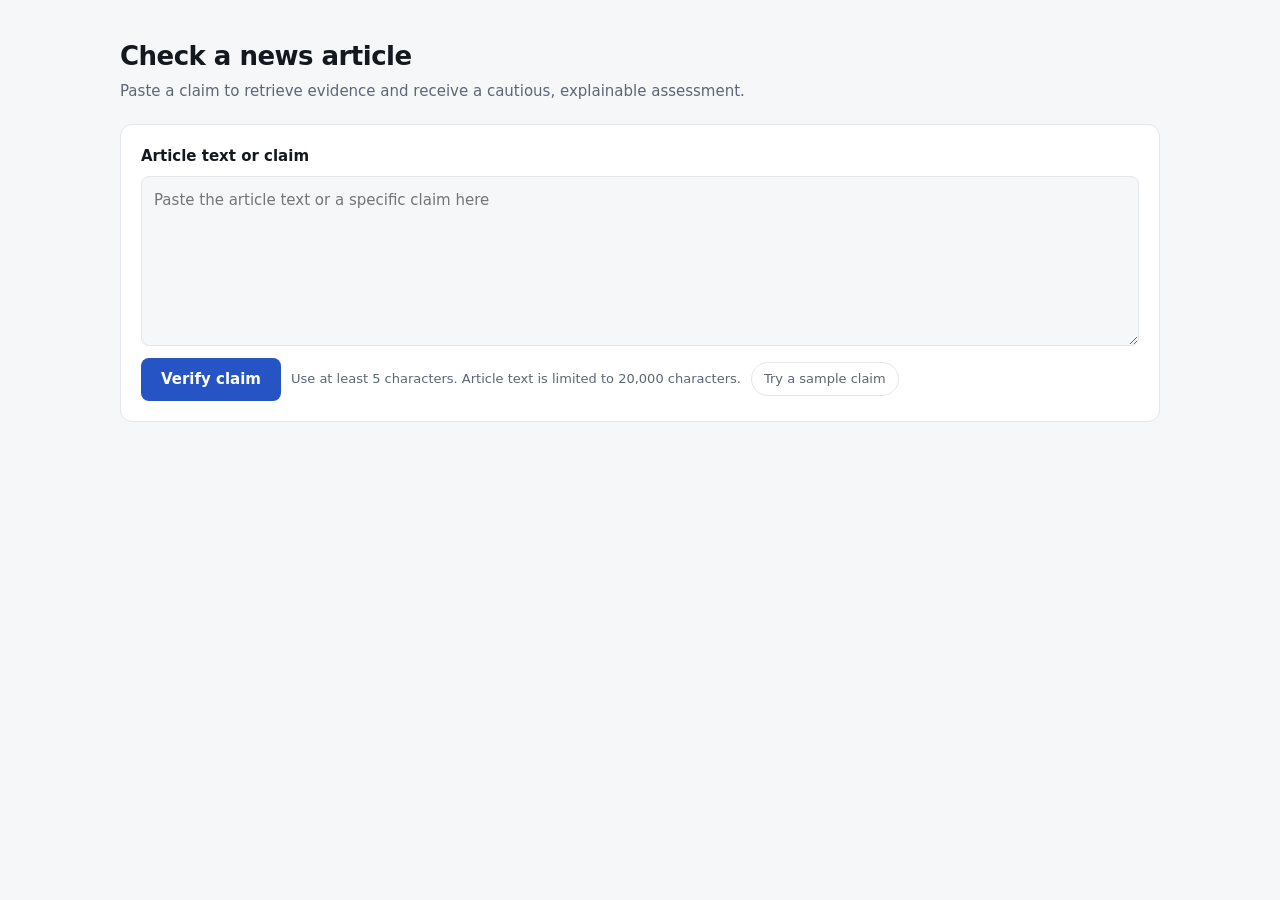
==== commit 48440496: "Harden evidence runtime and package deployment Use the canonical evidence API without a legacy model" ====
--- a/frontend/index.html
+++ b/frontend/index.html
@@ -10,13 +10,13 @@
 <body>
   <main class="page">
     <h1>Check a news article</h1>
-    <p class="sub">Paste an article or claim to run the project’s fake/real classifier and evidence verification.</p>
+    <p class="sub">Paste a claim to retrieve evidence and receive a cautious, explainable assessment.</p>
 
     <section class="card input-card" aria-label="Article input">
       <label for="article-text">Article text or claim</label>
       <textarea id="article-text" maxlength="20000" placeholder="Paste the article text or a specific claim here" aria-describedby="input-hint"></textarea>
       <div class="row">
-        <button class="btn" id="analyze-button" type="button">Analyze article</button>
+        <button class="btn" id="analyze-button" type="button">Verify claim</button>
         <span class="hint" id="input-hint">Use at least 5 characters. Article text is limited to 20,000 characters.</span>
         <button class="link" id="sample-button" type="button">Try a sample claim</button>
       </div>
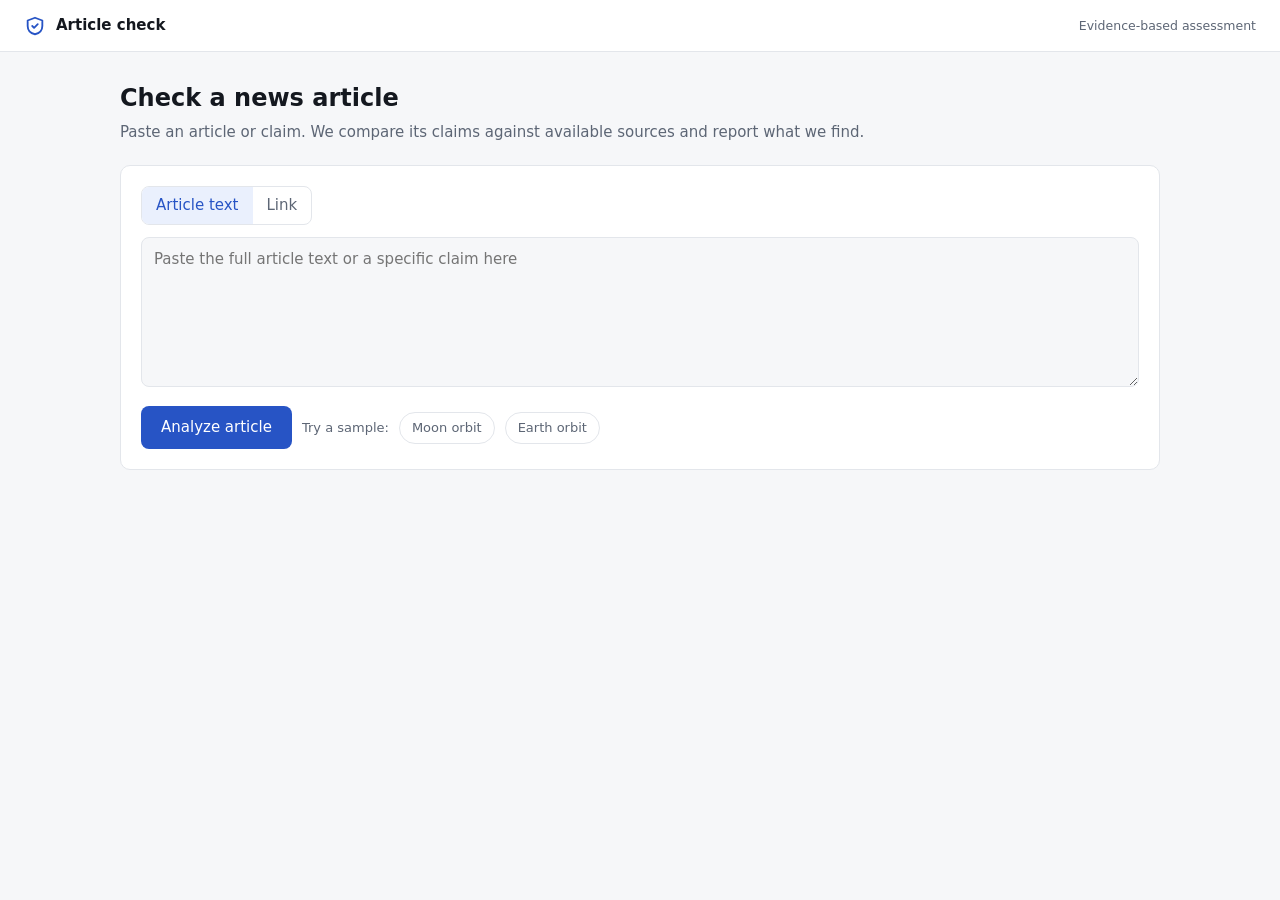
==== commit 86ed8a44: "Restore provided verification interface Apply the supplied article-check layout and styling while ke" ====
--- a/frontend/index.html
+++ b/frontend/index.html
@@ -2,30 +2,39 @@
 <html lang="en">
 <head>
   <meta charset="utf-8">
-  <meta name="viewport" content="width=device-width, initial-scale=1">
+  <meta name="viewport" content="width=device-width, initial-scale=1, viewport-fit=cover">
   <meta name="theme-color" content="#f6f7f9">
   <title>News article verification</title>
   <link rel="stylesheet" href="style.css">
 </head>
 <body>
-  <main class="page">
+  <header>
+    <svg width="22" height="22" viewBox="0 0 24 24" fill="none" stroke="currentColor" stroke-width="2" stroke-linecap="round" stroke-linejoin="round" aria-hidden="true">
+      <path d="M12 3l8 3v6c0 5-3.5 8-8 9-4.5-1-8-4-8-9V6z"/>
+      <path d="M9 12l2 2 4-4"/>
+    </svg>
+    <span>Article check</span>
+    <small>Evidence-based assessment</small>
+  </header>
+  <main>
     <h1>Check a news article</h1>
-    <p class="sub">Paste a claim to retrieve evidence and receive a cautious, explainable assessment.</p>
-
-    <section class="card input-card" aria-label="Article input">
-      <label for="article-text">Article text or claim</label>
-      <textarea id="article-text" maxlength="20000" placeholder="Paste the article text or a specific claim here" aria-describedby="input-hint"></textarea>
+    <p class="sub">Paste an article or claim. We compare its claims against available sources and report what we find.</p>
+    <section class="card" aria-label="Input">
+      <div class="tabs" role="group" aria-label="Input type">
+        <button type="button" id="tText" aria-pressed="true">Article text</button>
+        <button type="button" id="tUrl" aria-pressed="false">Link</button>
+      </div>
+      <textarea id="txt" maxlength="20000" placeholder="Paste the full article text or a specific claim here" aria-label="Article text"></textarea>
+      <input id="url" type="url" placeholder="https://example.com/news/article" aria-label="Article link" hidden>
       <div class="row">
-        <button class="btn" id="analyze-button" type="button">Verify claim</button>
-        <span class="hint" id="input-hint">Use at least 5 characters. Article text is limited to 20,000 characters.</span>
-        <button class="link" id="sample-button" type="button">Try a sample claim</button>
+        <button class="btn" id="go" type="button">Analyze article</button>
+        <span class="hint">Try a sample:</span>
+        <button class="link" data-sample="The Moon orbits the Earth." type="button">Moon orbit</button>
+        <button class="link" data-sample="The Earth revolves around the Sun once approximately every 365.25 days." type="button">Earth orbit</button>
       </div>
       <p class="error" id="error-message" role="alert" hidden></p>
-      <div id="progress" aria-live="polite" hidden>
-        <ul class="steps" id="steps"></ul>
-      </div>
+      <div id="progress" aria-live="polite" hidden><ul class="steps" id="steps"></ul></div>
     </section>
-
     <section id="result" aria-live="polite" hidden></section>
   </main>
   <script src="app.js"></script>
--- a/frontend/style.css
+++ b/frontend/style.css
@@ -1,4 +1,3 @@
-:root{color-scheme:light;--bg:#f6f7f9;--card:#fff;--ink:#14181f;--mute:#5d6675;--line:#e3e6eb;--acc:#2754c5;--accbg:#eaf0fd;--fake:#b42318;--fakebg:#fdecea;--ok:#157347;--okbg:#e6f4ec;--unv:#9a6700;--unvbg:#fff4d6;box-sizing:border-box;font-family:Inter,"Segoe UI",system-ui,sans-serif}
-:root[data-theme=dark]{--bg:#0f1217;--card:#171b22;--ink:#e8ebf0;--mute:#9aa4b2;--line:#272d37;--acc:#7da2f5;--accbg:#1c2740;--fake:#f08a80;--fakebg:#3a1b19;--ok:#6cc59a;--okbg:#15301f;--unv:#e5b84c;--unvbg:#33290f;color-scheme:dark}
-*{box-sizing:border-box}body{margin:0;background:var(--bg);color:var(--ink);font:15px/1.55 Inter,"Segoe UI",system-ui,sans-serif}.page{max-width:1080px;margin:0 auto;padding:36px 20px 64px}h1{font-size:26px;font-weight:650;margin:0 0 4px;letter-spacing:-.02em}.sub{color:var(--mute);margin:0 0 20px}.card{background:var(--card);border:1px solid var(--line);border-radius:12px;padding:20px}label{display:block;font-weight:600;margin-bottom:8px}textarea{display:block;width:100%;min-height:170px;resize:vertical;font:inherit;color:var(--ink);background:var(--bg);border:1px solid var(--line);border-radius:8px;padding:12px}textarea:focus,button:focus-visible{outline:2px solid var(--acc);outline-offset:2px}.row{display:flex;gap:10px;flex-wrap:wrap;align-items:center;margin-top:12px}.btn{background:var(--acc);color:#fff;border:0;border-radius:8px;padding:10px 20px;font:inherit;font-weight:600;cursor:pointer}.btn:disabled{opacity:.6;cursor:wait}.link{background:none;border:1px solid var(--line);color:var(--mute);border-radius:999px;padding:6px 12px;font:inherit;font-size:13px;cursor:pointer}.hint,.muted{color:var(--mute);font-size:13px}.error{color:var(--fake);margin:12px 0 0}#progress{margin-top:18px}.steps{list-style:none;margin:0;padding:0;display:grid;gap:8px}.steps li{display:flex;gap:10px;align-items:center;color:var(--mute)}.steps i{width:16px;height:16px;border-radius:50%;border:2px solid var(--line);flex:none}.steps li.on{color:var(--ink)}.steps li.on i{border-color:var(--acc);border-top-color:transparent;animation:spin .8s linear infinite}.steps li.done i{background:var(--ok);border-color:var(--ok)}@keyframes spin{to{transform:rotate(360deg)}}#result{margin-top:24px}.verdict{display:grid;grid-template-columns:auto 1fr;gap:20px;align-items:center;border-left:6px solid var(--vc)}.badge{display:inline-block;padding:4px 12px;border-radius:999px;font-weight:650;background:var(--vb);color:var(--vc)}.verdict h2{font-size:20px;margin:8px 0 4px}.ring{width:96px;height:96px;border-radius:50%;display:grid;place-items:center;background:conic-gradient(var(--vc) calc(var(--p)*1%),var(--line) 0)}.ring>div{width:76px;height:76px;border-radius:50%;background:var(--card);display:grid;place-items:center;text-align:center;line-height:1.1}.ring b{font-size:20px}.ring small{color:var(--mute);font-size:11px}.grid{display:grid;grid-template-columns:1.1fr 1fr;gap:16px;margin-top:16px}.stack{display:grid;gap:16px;align-content:start}.card h2{font-size:16px;font-weight:650;margin:0 0 12px}.reason,.source{padding:12px 0;border-top:1px solid var(--line)}.reason:first-of-type,.source:first-of-type{border-top:0;padding-top:0}.reason p{margin:4px 0 0}.tag{font-size:12px;font-weight:600;padding:2px 8px;border-radius:6px}.t-c{background:var(--fakebg);color:var(--fake)}.t-s{background:var(--okbg);color:var(--ok)}.t-n{background:var(--unvbg);color:var(--unv)}.source{display:grid;grid-template-columns:34px 1fr auto;gap:12px;align-items:center}.source b{display:block}.source span{color:var(--mute);font-size:13px}.ico{width:34px;height:34px;border-radius:8px;background:var(--accbg);color:var(--acc);display:grid;place-items:center;font-weight:650}.meter{margin:12px 0}.meter-label{display:flex;justify-content:space-between;font-size:13px;margin-bottom:4px}.meter-label span:last-child{color:var(--mute)}.bar{height:6px;background:var(--line);border-radius:3px;overflow:hidden}.bar i{display:block;height:100%;background:var(--acc);border-radius:3px}.chips{display:flex;flex-wrap:wrap;gap:6px}.chip{border:1px solid var(--line);border-radius:6px;padding:2px 8px;font-size:13px}.note{font-size:12px;color:var(--mute);margin-top:18px}.empty{color:var(--mute);font-size:14px;margin:0}@media(max-width:760px){.page{padding:24px 14px 40px}.grid{grid-template-columns:1fr}.verdict{grid-template-columns:1fr}.ring{width:82px;height:82px}.ring>div{width:66px;height:66px}}
-.btn.secondary{background:var(--accbg);color:var(--acc);border:1px solid var(--line);padding:7px 12px;font-size:13px}.evidence-dialog{width:min(760px,calc(100vw - 28px));max-height:min(82vh,900px);overflow:auto;color:var(--ink);background:var(--card);border:1px solid var(--line);border-radius:14px;padding:22px;box-shadow:0 24px 80px #0004}.evidence-dialog::backdrop{background:#10151dcc;backdrop-filter:blur(2px)}.dialog-head{display:flex;justify-content:space-between;gap:16px;align-items:flex-start;border-bottom:1px solid var(--line);padding-bottom:12px;margin-bottom:16px}.dialog-head h2,.evidence-dialog h3{margin:0 0 6px;font-size:17px}.dialog-head p{margin:0}.evidence-dialog section{margin:18px 0}.evidence-dialog ul{padding-left:22px;color:var(--mute)}
+:root{--bg:#f6f7f9;--card:#fff;--ink:#14181f;--mute:#5d6675;--line:#e3e6eb;--acc:#2754c5;--accbg:#eaf0fd;--fake:#b42318;--fakebg:#fdecea;--ok:#157347;--okbg:#e6f4ec;--unv:#9a6700;--unvbg:#fff4d6;box-sizing:border-box}
+@media(prefers-color-scheme:dark){:root{--bg:#0f1217;--card:#171b22;--ink:#e8ebf0;--mute:#9aa4b2;--line:#272d37;--acc:#7da2f5;--accbg:#1c2740;--fake:#f08a80;--fakebg:#3a1b19;--ok:#6cc59a;--okbg:#15301f;--unv:#e5b84c;--unvbg:#33290f}}
+*{box-sizing:border-box}body{margin:0;background:var(--bg);color:var(--ink);font:15px/1.55 "IBM Plex Sans",system-ui,-apple-system,"Segoe UI",sans-serif}header{background:var(--card);border-bottom:1px solid var(--line);padding:14px 24px;display:flex;align-items:center;gap:10px}header svg{color:var(--acc)}header span{font-weight:600}header small{margin-left:auto;color:var(--mute)}main{max-width:1080px;margin:0 auto;padding:28px 20px 56px}h1{font-size:24px;font-weight:600;margin:0 0 4px}.sub{color:var(--mute);margin:0 0 20px}.card{background:var(--card);border:1px solid var(--line);border-radius:10px;padding:20px}h2{font-size:15px;font-weight:600;margin:0 0 12px}textarea,input{width:100%;font:inherit;color:var(--ink);background:var(--bg);border:1px solid var(--line);border-radius:8px;padding:10px 12px}textarea{min-height:150px;resize:vertical}textarea:focus,input:focus,button:focus-visible{outline:2px solid var(--acc);outline-offset:1px}.row{display:flex;gap:10px;flex-wrap:wrap;align-items:center;margin-top:12px}.tabs{display:inline-flex;border:1px solid var(--line);border-radius:8px;overflow:hidden;margin-bottom:12px}.tabs button{border:0;background:transparent;color:var(--mute);padding:7px 14px;font:inherit;cursor:pointer}.tabs button[aria-pressed=true]{background:var(--accbg);color:var(--acc);font-weight:500}.btn{background:var(--acc);color:#fff;border:0;border-radius:8px;padding:10px 20px;font:inherit;font-weight:500;cursor:pointer}.btn:disabled{opacity:.6;cursor:default}.link{background:none;border:1px solid var(--line);color:var(--mute);border-radius:999px;padding:5px 12px;font:inherit;font-size:13px;cursor:pointer}.hint{color:var(--mute);font-size:13px}.error{color:var(--fake);margin:12px 0 0}#progress{margin-top:16px}.steps{list-style:none;margin:0;padding:0;display:grid;gap:8px}.steps li{display:flex;gap:10px;align-items:center;color:var(--mute)}.steps i{width:16px;height:16px;border-radius:50%;border:2px solid var(--line);flex:none}.steps li.on{color:var(--ink)}.steps li.on i{border-color:var(--acc);border-top-color:transparent;animation:sp .8s linear infinite}.steps li.done i{background:var(--ok);border-color:var(--ok)}@keyframes sp{to{transform:rotate(360deg)}}#result{margin-top:24px}.verdict{display:grid;grid-template-columns:auto 1fr;gap:20px;align-items:center;border-left:6px solid var(--vc)}.badge{display:inline-block;padding:4px 12px;border-radius:999px;font-weight:600;background:var(--vb);color:var(--vc)}.verdict h2{font-size:20px;margin:8px 0 4px}.ring{width:96px;height:96px;border-radius:50%;display:grid;place-items:center;background:conic-gradient(var(--vc) calc(var(--p)*1%),var(--line) 0)}.ring div{width:76px;height:76px;border-radius:50%;background:var(--card);display:grid;place-items:center;text-align:center;line-height:1.1}.ring b{font-size:20px}.ring small{color:var(--mute);font-size:11px}.grid{display:grid;grid-template-columns:1.1fr 1fr;gap:16px;margin-top:16px}.stack{display:grid;gap:16px;align-content:start}.reason{padding:12px 0;border-top:1px solid var(--line)}.reason:first-of-type{border-top:0;padding-top:0}.reason p{margin:4px 0 0}.tag{font-size:12px;font-weight:500;padding:2px 8px;border-radius:6px}.t-c{background:var(--fakebg);color:var(--fake)}.t-s{background:var(--okbg);color:var(--ok)}.t-n{background:var(--unvbg);color:var(--unv)}.src{display:grid;grid-template-columns:34px 1fr auto;gap:12px;align-items:center;padding:10px 0;border-top:1px solid var(--line)}.src:first-of-type{border-top:0}.ico{width:34px;height:34px;border-radius:8px;background:var(--accbg);color:var(--acc);display:grid;place-items:center;font-weight:600}.src b{display:block}.src span{color:var(--mute);font-size:13px}.meter{margin:12px 0}.lbl{display:flex;justify-content:space-between;font-size:13px;margin-bottom:4px}.lbl span:last-child{color:var(--mute)}.bar{height:6px;background:var(--line);border-radius:3px;overflow:hidden}.bar i{display:block;height:100%;background:var(--acc);border-radius:3px}.chips{display:flex;flex-wrap:wrap;gap:6px}.chip{border:1px solid var(--line);border-radius:6px;padding:2px 8px;font-size:13px}.chip em{font-style:normal;color:var(--mute);margin-left:4px;font-size:12px}.sec{margin-top:16px}.sec h3{font-size:13px;font-weight:500;color:var(--mute);margin:0 0 6px}.excerpt{background:var(--bg);border:1px solid var(--line);border-radius:8px;padding:12px;font-size:14px}.note{font-size:12px;color:var(--mute);margin-top:20px}.empty{color:var(--mute)}@media(max-width:820px){.grid{grid-template-columns:1fr}.verdict{grid-template-columns:1fr}header{padding:14px 16px}}
